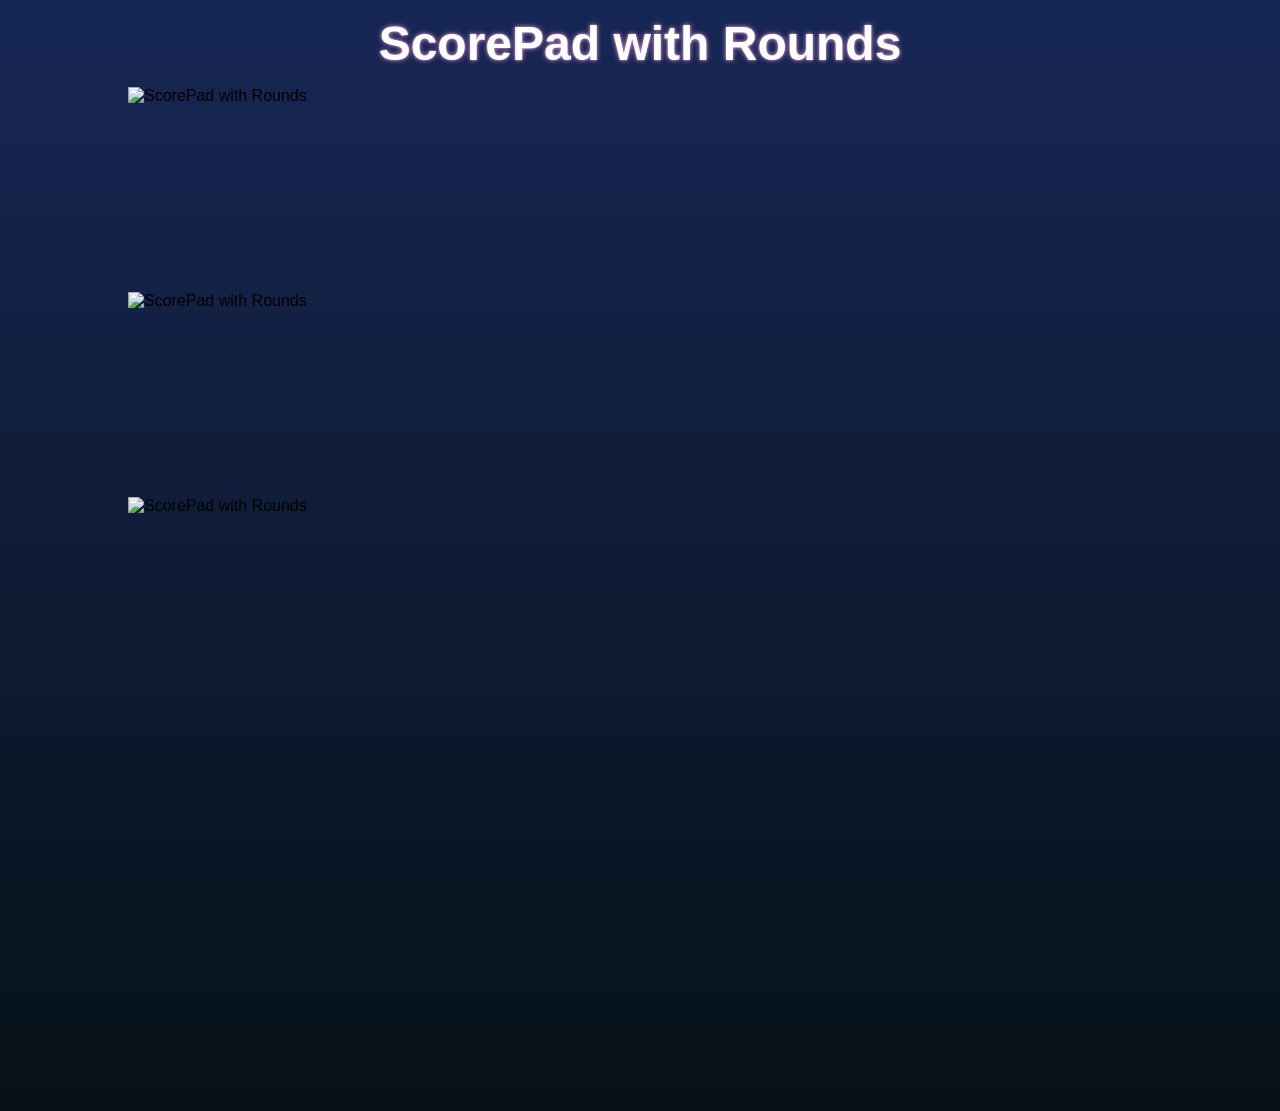
==== index2.html @ 768abf69 "better landing page" ====
<!DOCTYPE html>
<html lang="en">

<head>
    <meta charset="UTF-8">
    <meta name="viewport" content="width=device-width, initial-scale=1.0">
    <title>Landing Page</title>
</head>

<style>
    body {
        margin: 0;
        padding: 0;
        font-family: sans-serif;
        background: linear-gradient(to bottom, #172755, #061117);
        color: #000;
        min-height: 100vh;
        ;
    }

    .container {
        width: 80%;
        max-width: 1024px;
        margin: 0 auto;
    }

    h1 {
        font-size: 3rem;
        text-align: center;
        margin: 0;
        padding: 1rem;
        color: #FFF;
        text-shadow: 0 0 2px rgb(179, 125, 177), 0 0 5px rgb(208, 144, 205);
    }

    .hero-wrapper {
        position: relative;
        overflow: hidden;
        width: 100%;
        max-width: 100%;
        height: 0;
        padding-bottom: 100%;
    }

    img.hero {
        position: absolute;
        width: 100%;
        max-width: 100%;
        height: auto;
        transition: all 3s ease;
        animation: pulse 4s infinite;
    }

    @keyframes pulse {
        0% {
            transform: translateY(0);
        }

        50% {
            transform: translateY(-10px);
        }

        100% {
            transform: translateY(0);
        }
    }

    img.hero:nth-child(1) {
        top: 40%;
        animation-delay: 1s;
    }

    img.hero:nth-child(2) {
        top: 20%;
        animation-delay: .5s;
    }

    img.hero:nth-child(3) {
        top: 0;
    }

    /* Add more nth-child styles for additional images */
</style>

<body>
    <header>
        <h1>ScorePad with Rounds</h1>
    </header>

    <div class="container">
        <div class="hero-wrapper">
            <img src="assets/hero3.png" alt="ScorePad with Rounds" class="hero">
            <img src="assets/hero2.png" alt="ScorePad with Rounds" class="hero">
            <img src="assets/hero1.png" alt="ScorePad with Rounds" class="hero">
        </div>
    </div>


</body>

</html>
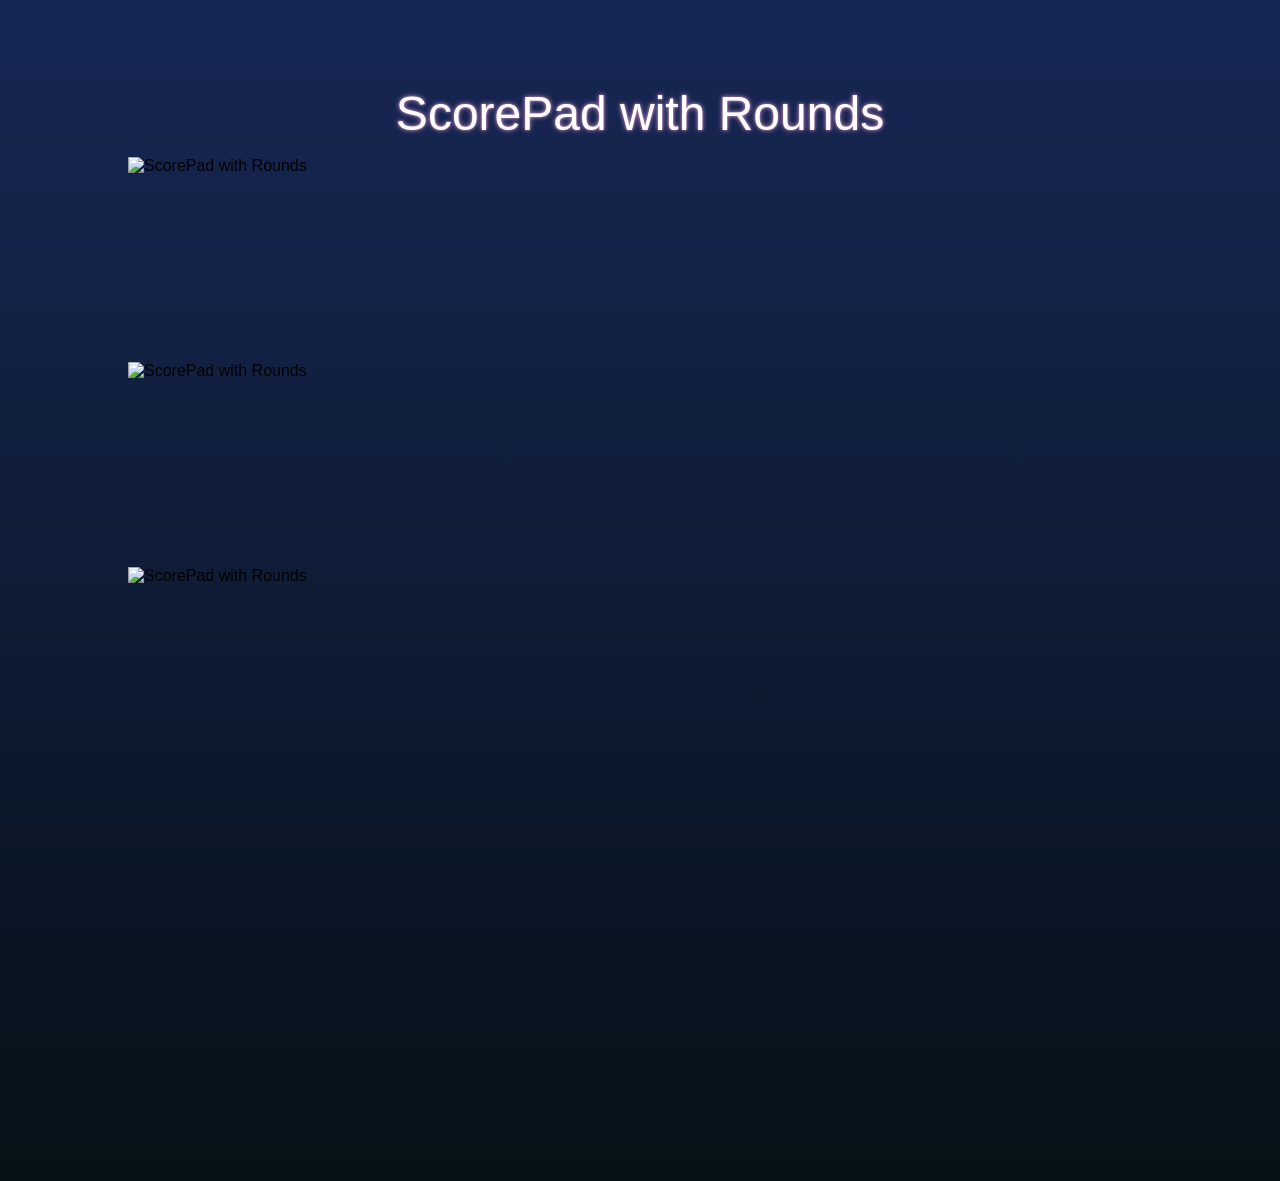
==== commit f8ec8031: "background" ====
--- a/index2.html
+++ b/index2.html
@@ -20,17 +20,10 @@
 
     .container {
         width: 80%;
+        padding-left: 10%;
+        padding-right: 10%;
         max-width: 1024px;
         margin: 0 auto;
-    }
-
-    h1 {
-        font-size: 3rem;
-        text-align: center;
-        margin: 0;
-        padding: 1rem;
-        color: #FFF;
-        text-shadow: 0 0 2px rgb(179, 125, 177), 0 0 5px rgb(208, 144, 205);
     }
 
     .hero-wrapper {
@@ -79,13 +72,60 @@
         top: 0;
     }
 
+
+
+    .app__logo-wrapper {
+        display: inline-block;
+        background-image: url("ios-mask-border-128.svg");
+        background-size: contain;
+        max-width: 50px;
+        max-height: 50px;
+        padding: 10px;
+        margin: 64px;
+        height: 100%;
+        background-repeat: no-repeat;
+        margin: 0 auto;
+    }
+
+    .app__logo {
+        border-radius: 22.5%;
+        mask-image: url("ios-mask.svg");
+        mask-size: cover;
+        width: 100%;
+        height: auto;
+        margin: 0 auto;
+    }
+
+    .app__name {
+        display: block;
+        font-size: 3rem;
+        text-align: center;
+        margin: 0 auto;
+        padding: 1rem;
+        color: #FFF;
+        text-shadow: 0 0 2px rgb(179, 125, 177), 0 0 5px rgb(208, 144, 205);
+    }
+
+    @media (max-width: 768px) {
+        .app__name {
+            font-size: 2rem;
+        }
+    }
+
+
     /* Add more nth-child styles for additional images */
 </style>
 
 <body>
-    <header>
-        <h1>ScorePad with Rounds</h1>
-    </header>
+
+    <div class="container" style="text-align: center;">
+        <div class="app__logo-wrapper"> <img class="app__logo" src="content/image/ad2y3lzbqovi3bwjtsmg.png"
+                alt="ScorePad with Rounds">
+        </div>
+        <div class="app__name">
+            ScorePad with Rounds
+        </div>
+    </div>
 
     <div class="container">
         <div class="hero-wrapper">
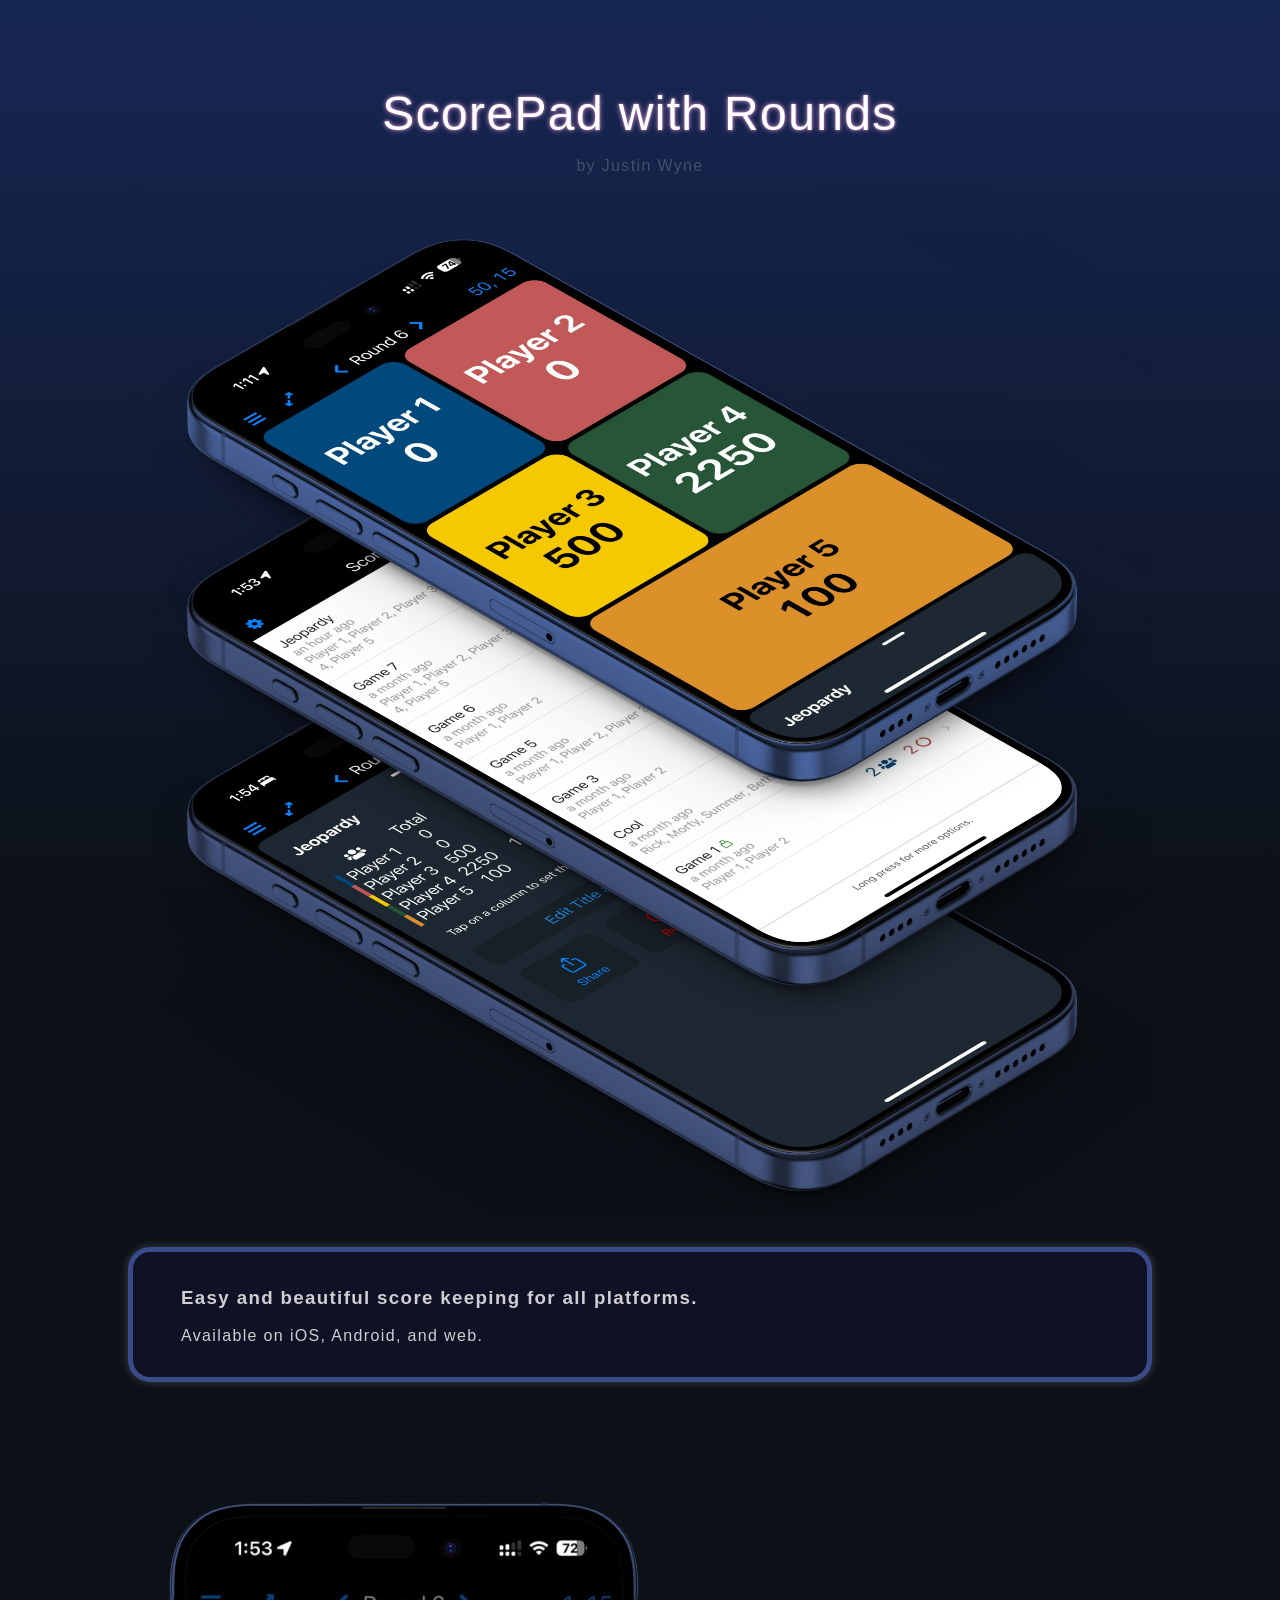
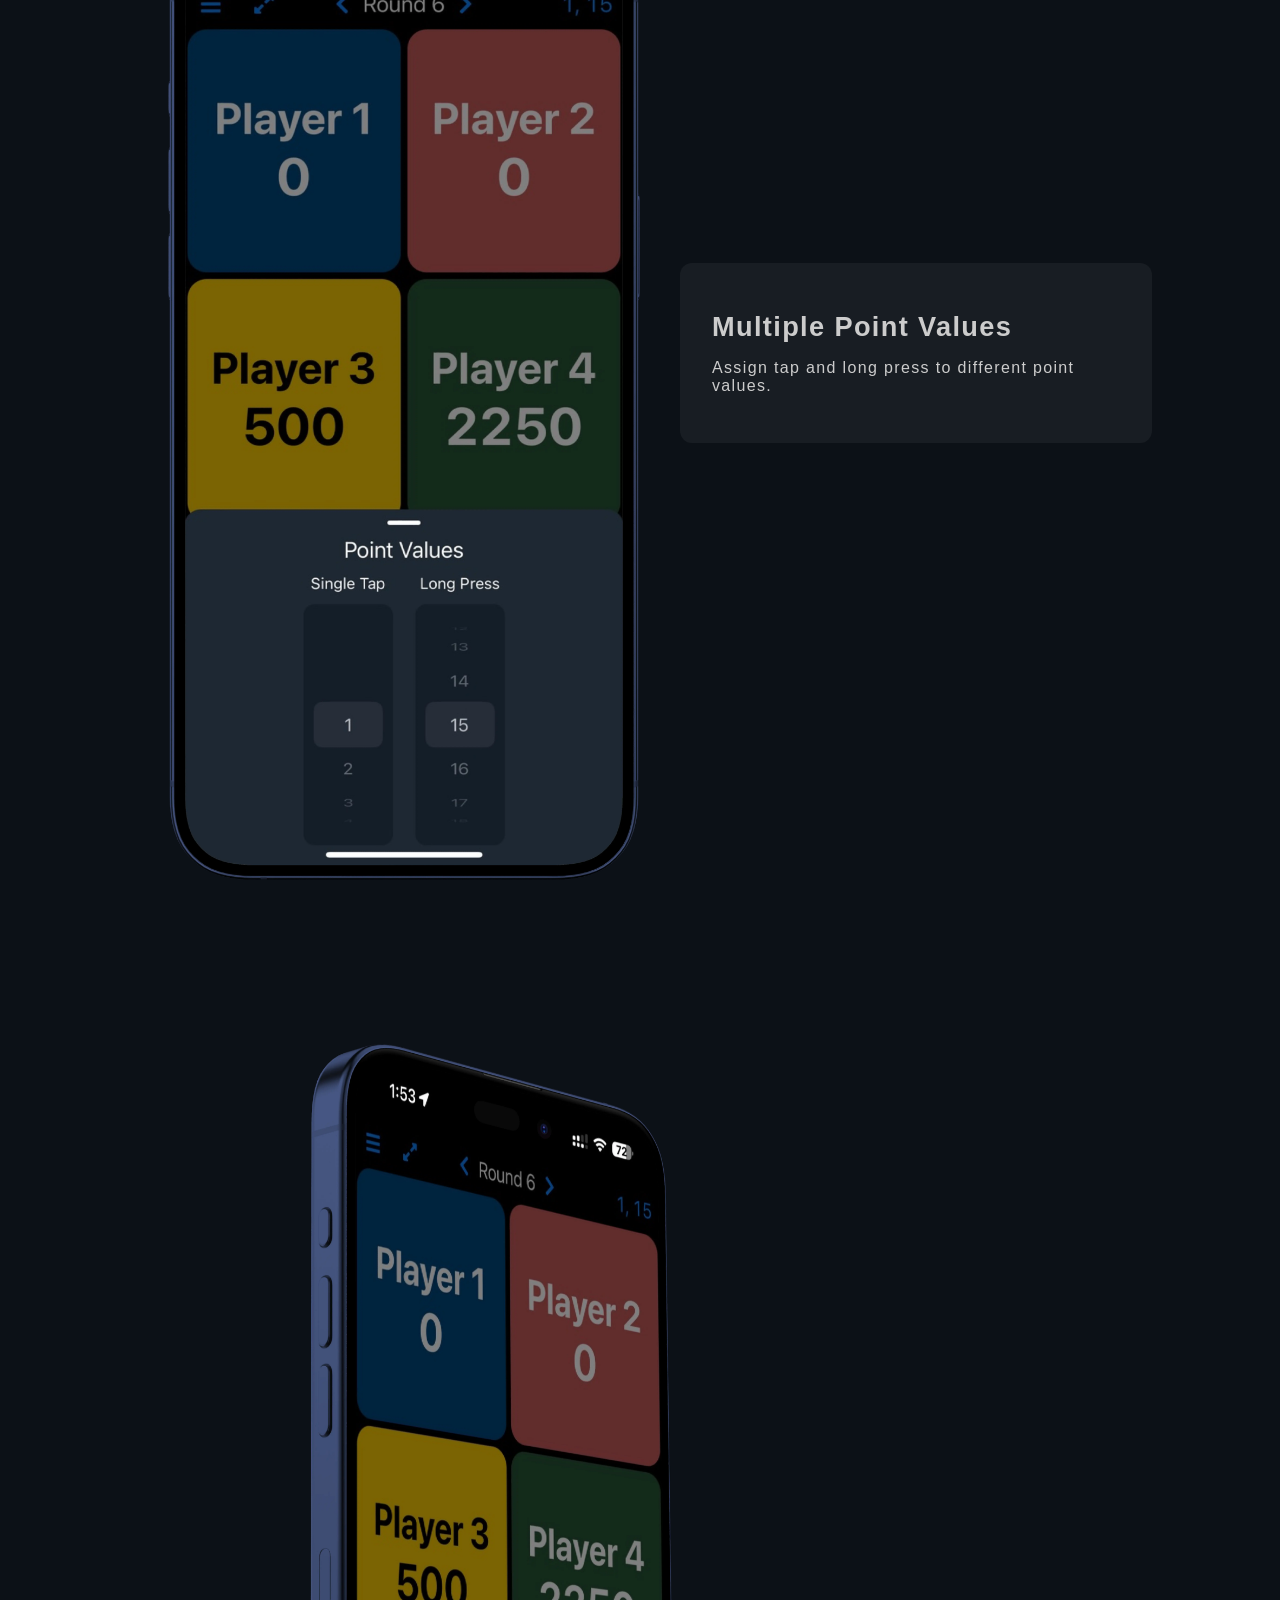
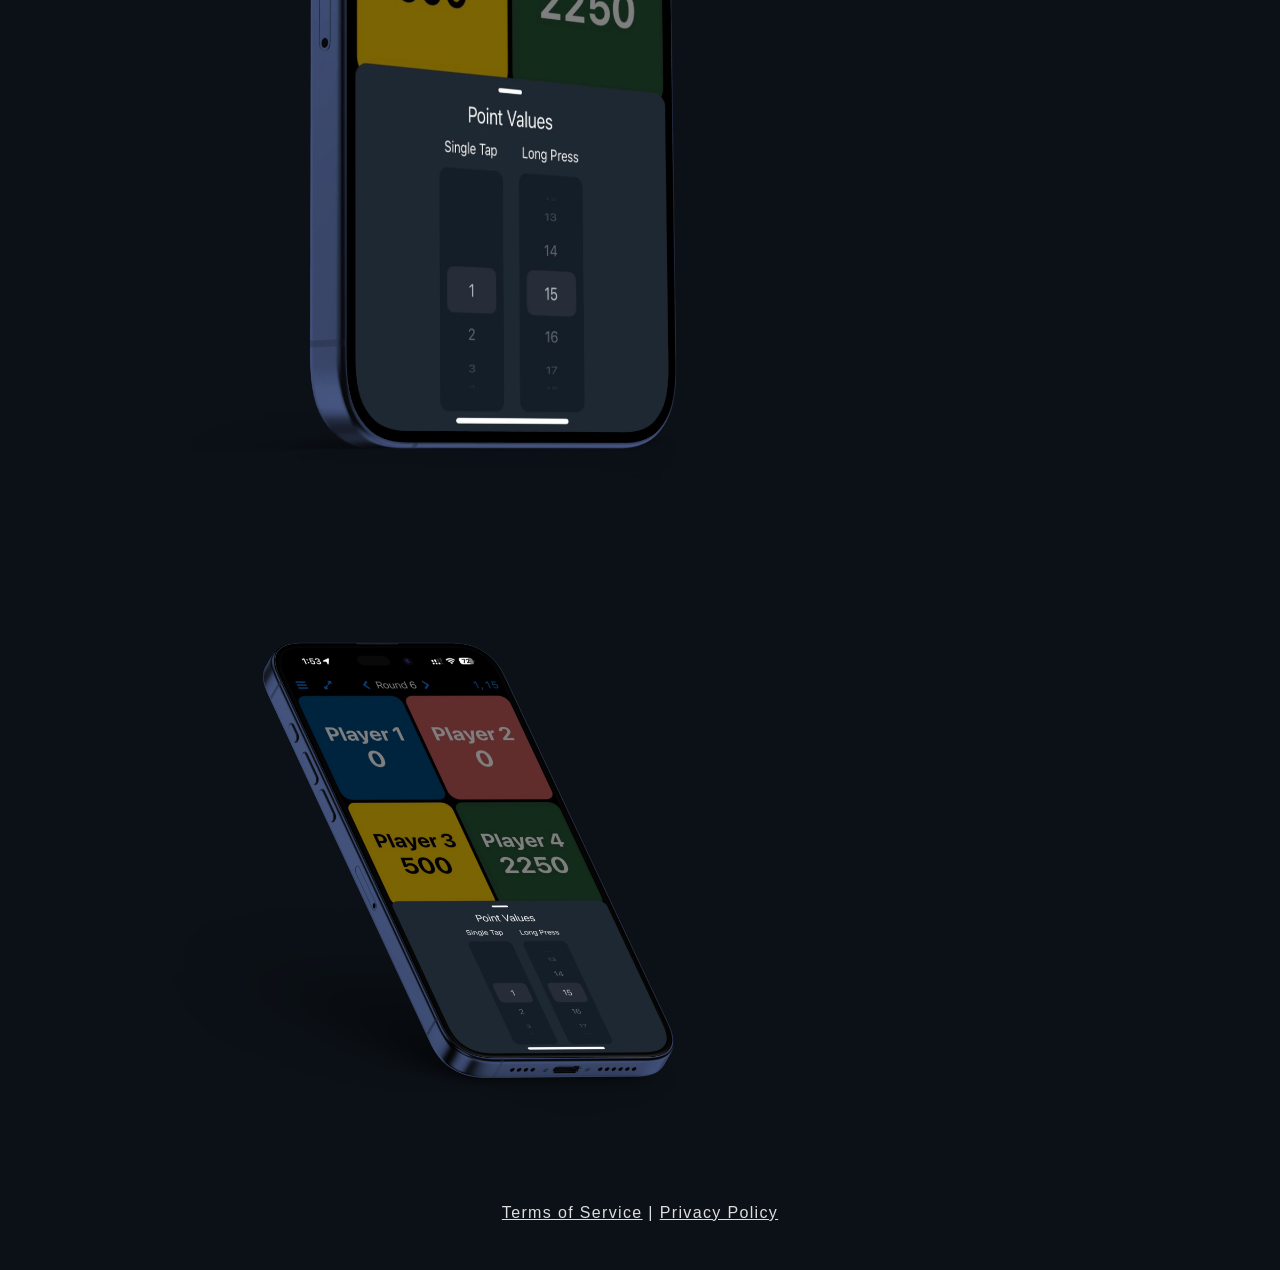
==== commit 4c9255ff: "styles" ====
--- a/index2.html
+++ b/index2.html
@@ -11,11 +11,15 @@
     body {
         margin: 0;
         padding: 0;
+        font-size: 16px;
         font-family: sans-serif;
-        background: linear-gradient(to bottom, #172755, #061117);
-        color: #000;
+        letter-spacing: .15cqb;
+        background: linear-gradient(to bottom, #172755, #0C1117);
+        background-size: 100% 100vh;
+        background-repeat: no-repeat;
+        color: #CCC;
         min-height: 100vh;
-        ;
+        background-color: #0C1117;
     }
 
     .container {
@@ -44,6 +48,49 @@
         animation: pulse 4s infinite;
     }
 
+
+    .edu {
+        position: relative;
+        overflow: hidden;
+        display: grid;
+        grid-template-columns: 1fr 1fr;
+        width: 100%;
+        max-width: 100%;
+        padding: 20px;
+    }
+
+    .edu-left {
+        padding: 20px;
+    }
+
+    .edu-right {
+        padding: 20px;
+        display: flex;
+        flex-direction: column;
+        justify-content: center;
+    }
+
+    .edu-info {
+        background: hsla(0, 0%, 100%, .05);
+        border-radius: 12px;
+        float: right;
+        padding: 2rem;
+    }
+
+    .edu-info h2 {
+        font-size: 1.7rem;
+        margin-top: 1rem;
+        margin-bottom: 1rem;
+    }
+
+    .edu img {
+        margin-top: 5rem;
+        position: relative;
+        width: 100%;
+        max-width: 100%;
+        height: auto;
+    }
+
     @keyframes pulse {
         0% {
             transform: translateY(0);
@@ -71,8 +118,6 @@
     img.hero:nth-child(3) {
         top: 0;
     }
-
-
 
     .app__logo-wrapper {
         display: inline-block;
@@ -106,12 +151,51 @@
         text-shadow: 0 0 2px rgb(179, 125, 177), 0 0 5px rgb(208, 144, 205);
     }
 
+    .author {
+        display: block;
+        font-size: 1rem;
+        text-align: center;
+        margin: 0 auto;
+        padding-bottom: 1rem;
+        color: rgba(255, 255, 255, 0.2);
+    }
+
+    .app__description {
+        display: block;
+        font-size: 1rem;
+        margin: 0 auto;
+        margin-top: 2rem;
+        color: rgba(255, 255, 255, .8);
+        border: 5px solid rgba(79, 100, 181, 0.7);
+        border-radius: 22px;
+        padding: 1rem;
+        padding-left: 3rem;
+        padding-right: 3rem;
+        box-shadow: 0 0 10px rgba(255, 255, 255, 0.2);
+        background-color: rgba(17, 19, 44, 0.659);
+    }
+
     @media (max-width: 768px) {
         .app__name {
             font-size: 2rem;
         }
     }
 
+    footer {
+        text-align: center;
+        color: #DDD;
+        padding: 3rem;
+    }
+
+    a {
+        color: #DDD;
+        transition: color 0.3s ease-in-out;
+    }
+
+    a:hover {
+        color: #FFF;
+    }
+
 
     /* Add more nth-child styles for additional images */
 </style>
@@ -125,16 +209,55 @@
         <div class="app__name">
             ScorePad with Rounds
         </div>
+        <div class="author">
+            by Justin Wyne
+        </div>
     </div>
 
     <div class="container">
         <div class="hero-wrapper">
-            <img src="assets/hero3.png" alt="ScorePad with Rounds" class="hero">
-            <img src="assets/hero2.png" alt="ScorePad with Rounds" class="hero">
-            <img src="assets/hero1.png" alt="ScorePad with Rounds" class="hero">
+            <img src="assets/hero3.webp" alt="ScorePad with Rounds" class="hero">
+            <img src="assets/hero2.webp" alt="ScorePad with Rounds" class="hero">
+            <img src="assets/hero1.webp" alt="ScorePad with Rounds" class="hero">
         </div>
     </div>
 
+    <div class="container">
+        <div class="app__description">
+            <h3>
+                Easy and beautiful score keeping for all platforms.
+            </h3>
+            <p>
+                Available on iOS, Android, and web.
+            </p>
+        </div>
+
+
+        <div class="edu">
+            <div class="edu-left">
+                <img src="assets/addends.webp" alt="ScorePad with Rounds">
+            </div>
+            <div class="edu-right">
+                <div class="edu-info">
+                    <h2>Multiple Point Values</h2>
+                    <p>Assign tap and long press to different point values.</p>
+                </div>
+            </div>
+        </div>
+
+        <div class="edu">
+            <img src="assets/edu2.webp" alt="ScorePad with Rounds" class="edu">
+        </div>
+
+        <div class="edu">
+            <img src="assets/edu1.webp" alt="ScorePad with Rounds" class="edu">
+        </div>
+    </div>
+
+    <footer>
+        <a href="#">Terms of Service</a> |
+        <a href="#">Privacy Policy</a>
+    </footer>
 
 </body>
 
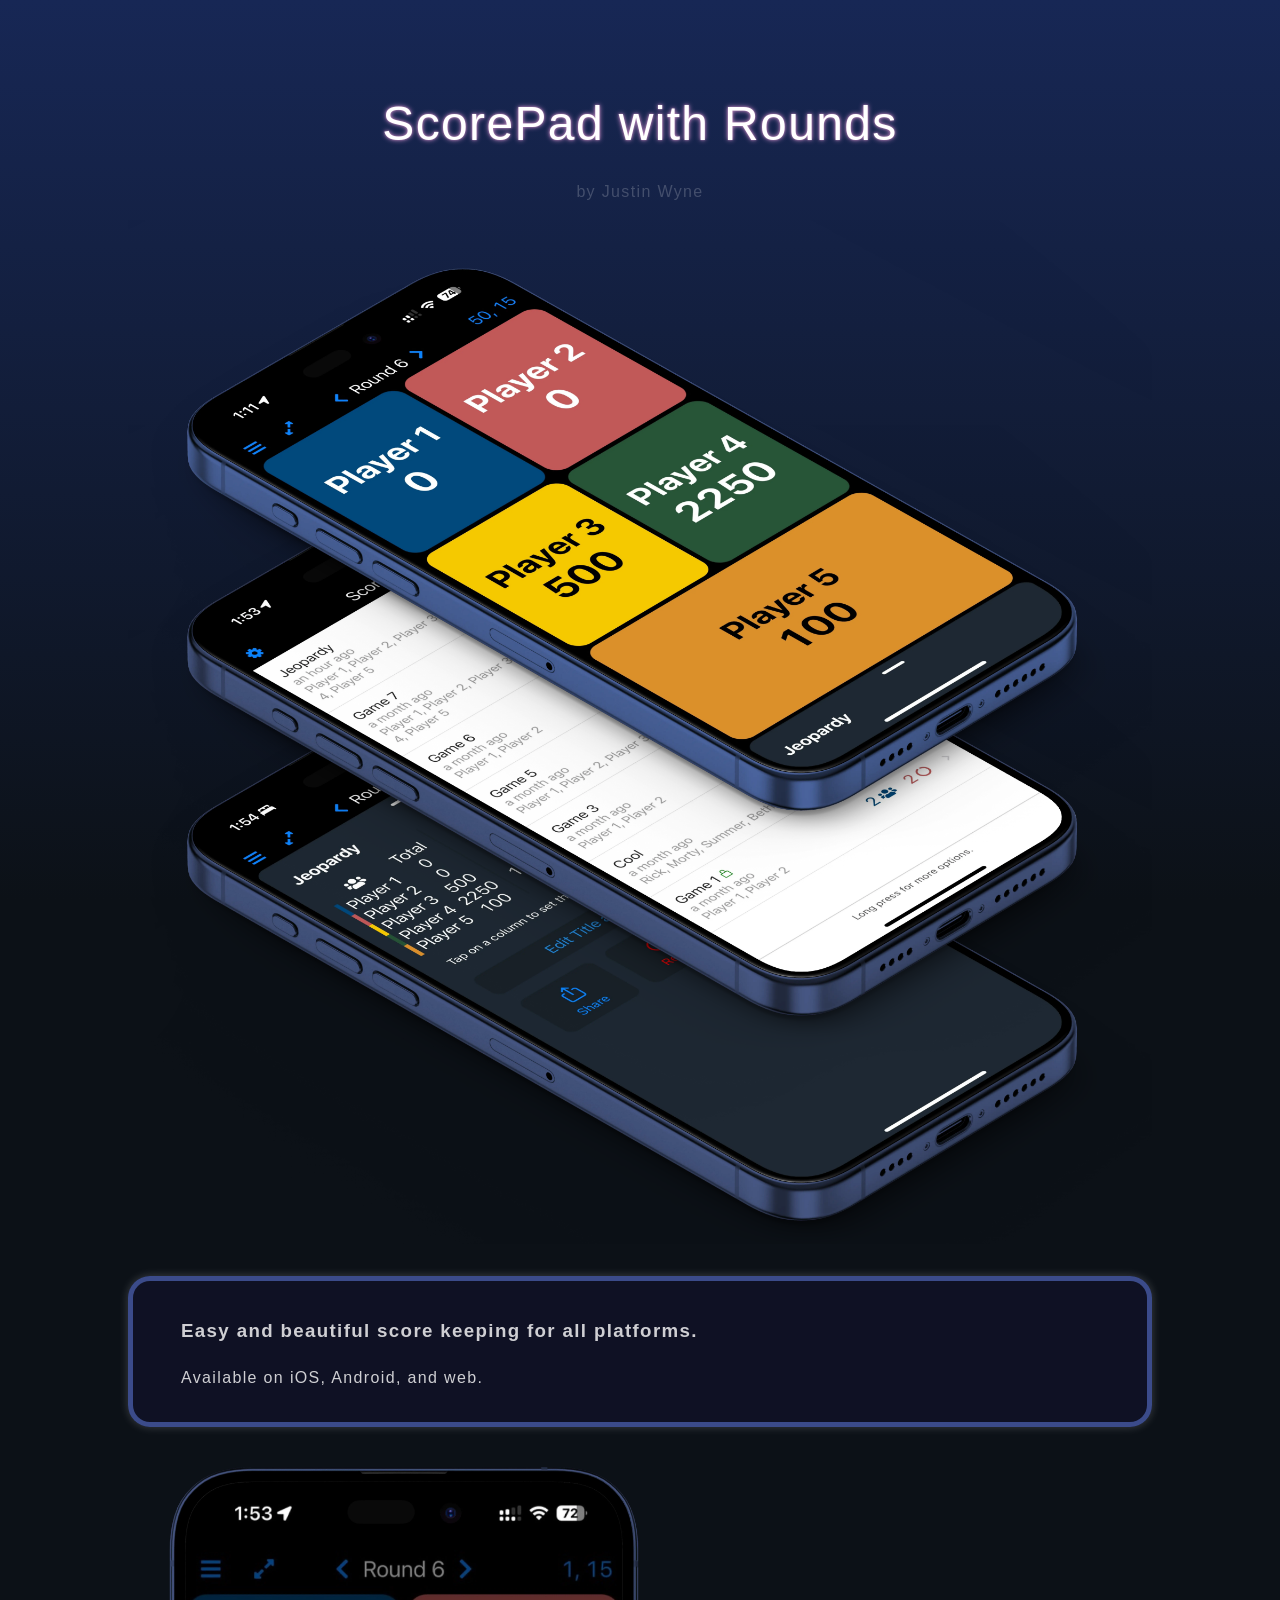
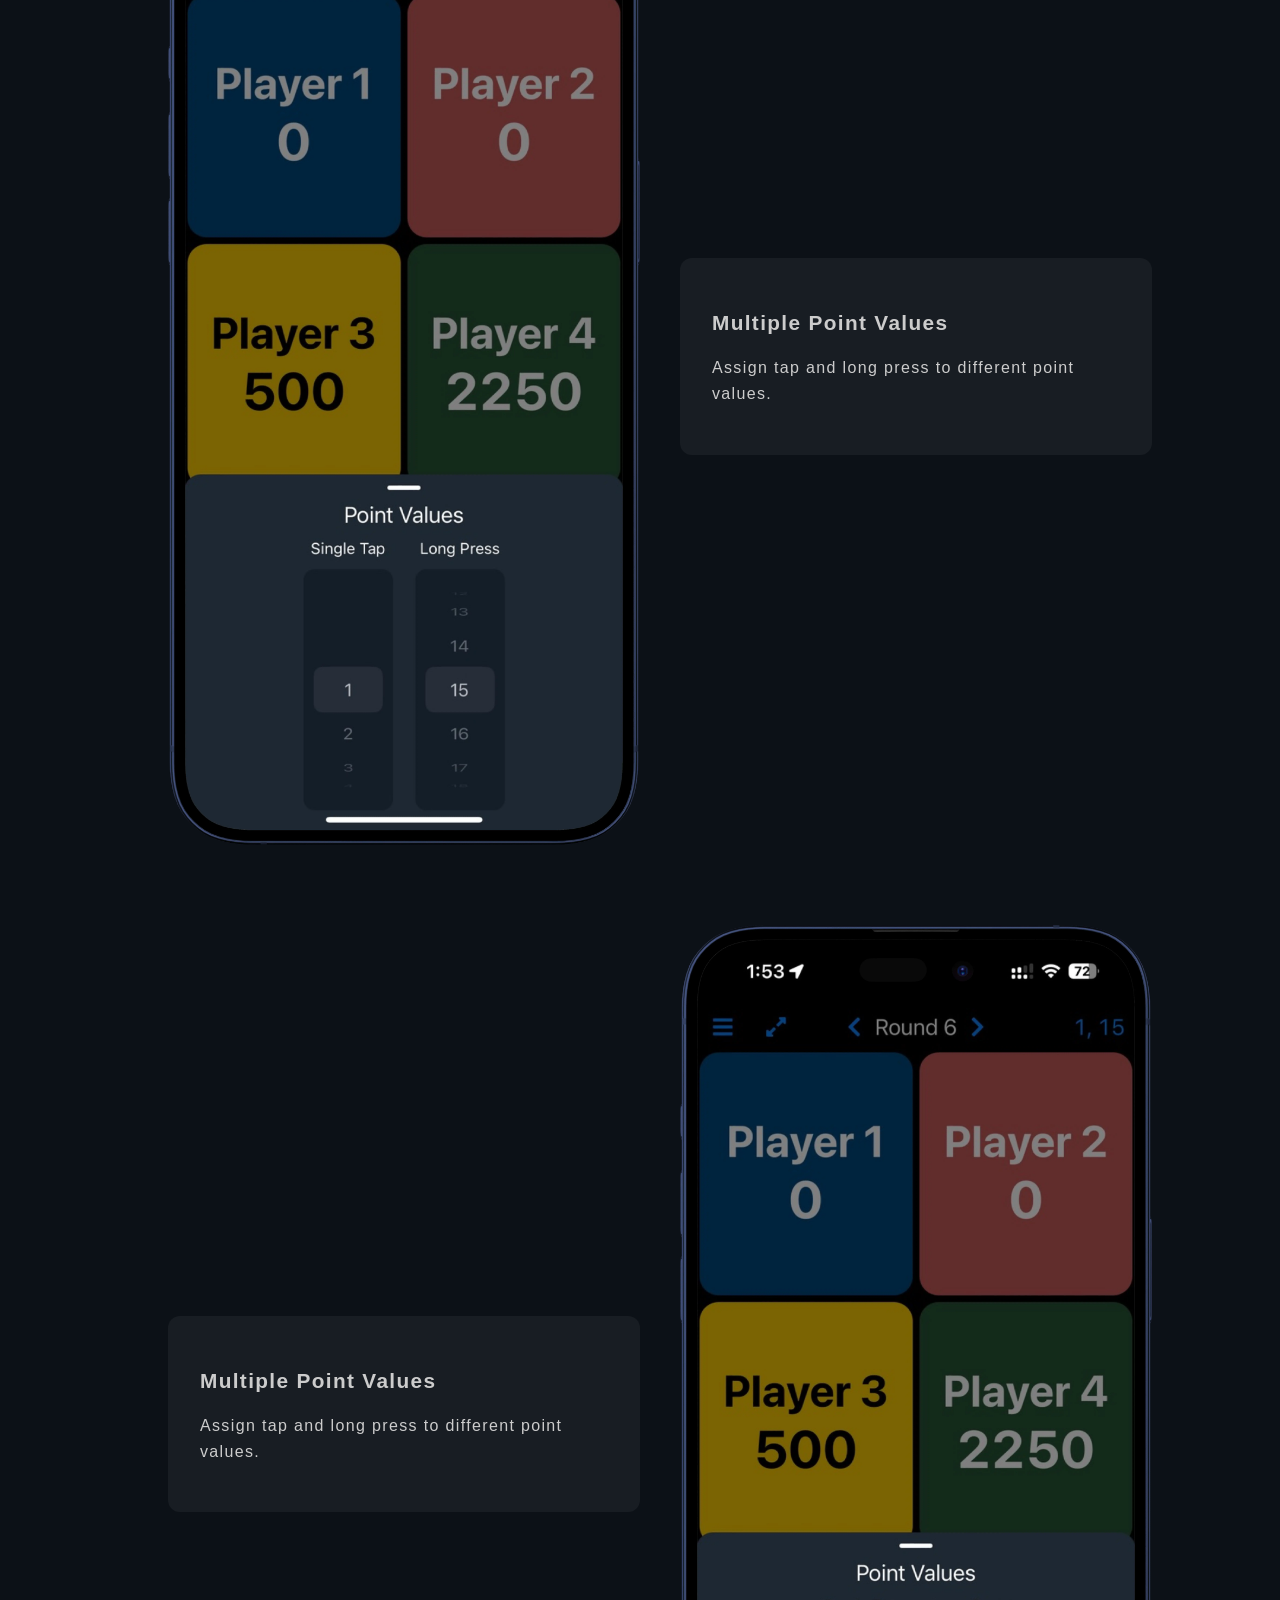
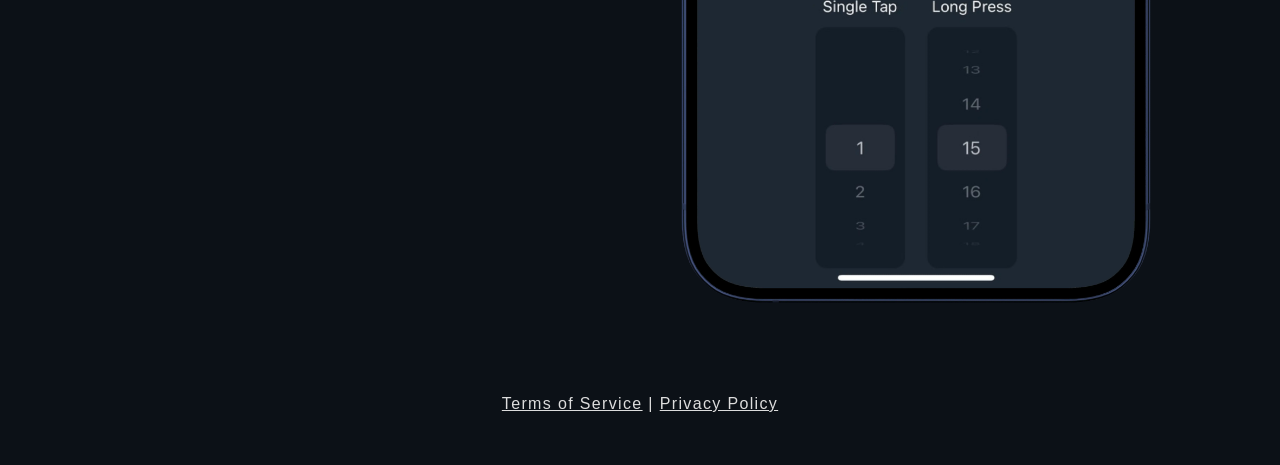
==== commit 75f601b4: "styles" ====
--- a/index2.html
+++ b/index2.html
@@ -8,12 +8,14 @@
 </head>
 
 <style>
+    html,
     body {
         margin: 0;
         padding: 0;
         font-size: 16px;
         font-family: sans-serif;
         letter-spacing: .15cqb;
+        line-height: 1.6;
         background: linear-gradient(to bottom, #172755, #0C1117);
         background-size: 100% 100vh;
         background-repeat: no-repeat;
@@ -22,6 +24,18 @@
         background-color: #0C1117;
     }
 
+    @media (max-width: 768px) {
+        html {
+            font-size: 14px;
+        }
+    }
+
+    @media (max-width: 480px) {
+        html {
+            font-size: 10px;
+        }
+    }
+
     .container {
         width: 80%;
         padding-left: 10%;
@@ -59,10 +73,7 @@
         padding: 20px;
     }
 
-    .edu-left {
-        padding: 20px;
-    }
-
+    .edu-left,
     .edu-right {
         padding: 20px;
         display: flex;
@@ -78,13 +89,12 @@
     }
 
     .edu-info h2 {
-        font-size: 1.7rem;
+        font-size: 1.3rem;
         margin-top: 1rem;
         margin-bottom: 1rem;
     }
 
     .edu img {
-        margin-top: 5rem;
         position: relative;
         width: 100%;
         max-width: 100%;
@@ -232,7 +242,6 @@
             </p>
         </div>
 
-
         <div class="edu">
             <div class="edu-left">
                 <img src="assets/addends.webp" alt="ScorePad with Rounds">
@@ -246,18 +255,23 @@
         </div>
 
         <div class="edu">
-            <img src="assets/edu2.webp" alt="ScorePad with Rounds" class="edu">
-        </div>
-
-        <div class="edu">
-            <img src="assets/edu1.webp" alt="ScorePad with Rounds" class="edu">
-        </div>
-    </div>
-
-    <footer>
-        <a href="#">Terms of Service</a> |
-        <a href="#">Privacy Policy</a>
-    </footer>
+            <div class="edu-left">
+                <div class="edu-info">
+                    <h2>Multiple Point Values</h2>
+                    <p>Assign tap and long press to different point values.</p>
+                </div>
+            </div>
+            <div class="edu-right">
+                <img src="assets/addends.webp" alt="ScorePad with Rounds">
+                </img>
+            </div>
+
+        </div>
+
+        <footer>
+            <a href="#">Terms of Service</a> |
+            <a href="#">Privacy Policy</a>
+        </footer>
 
 </body>
 
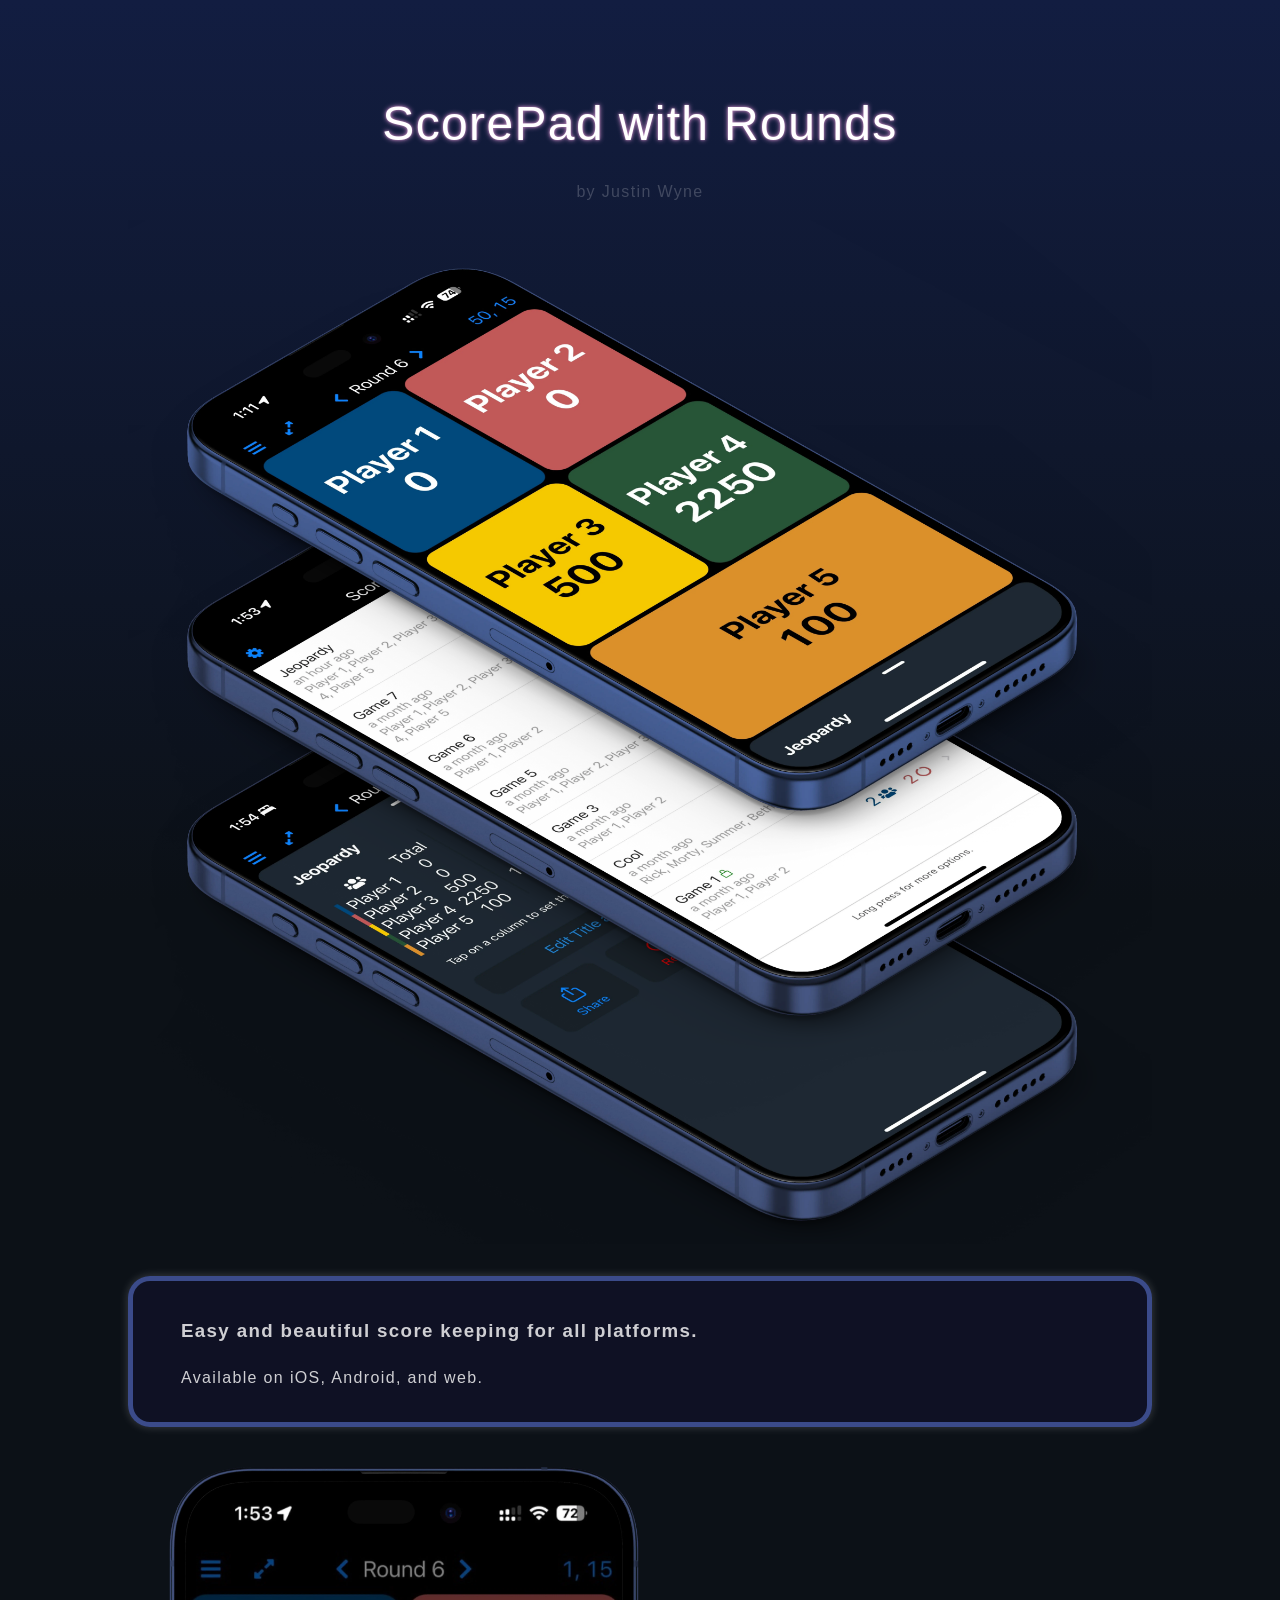
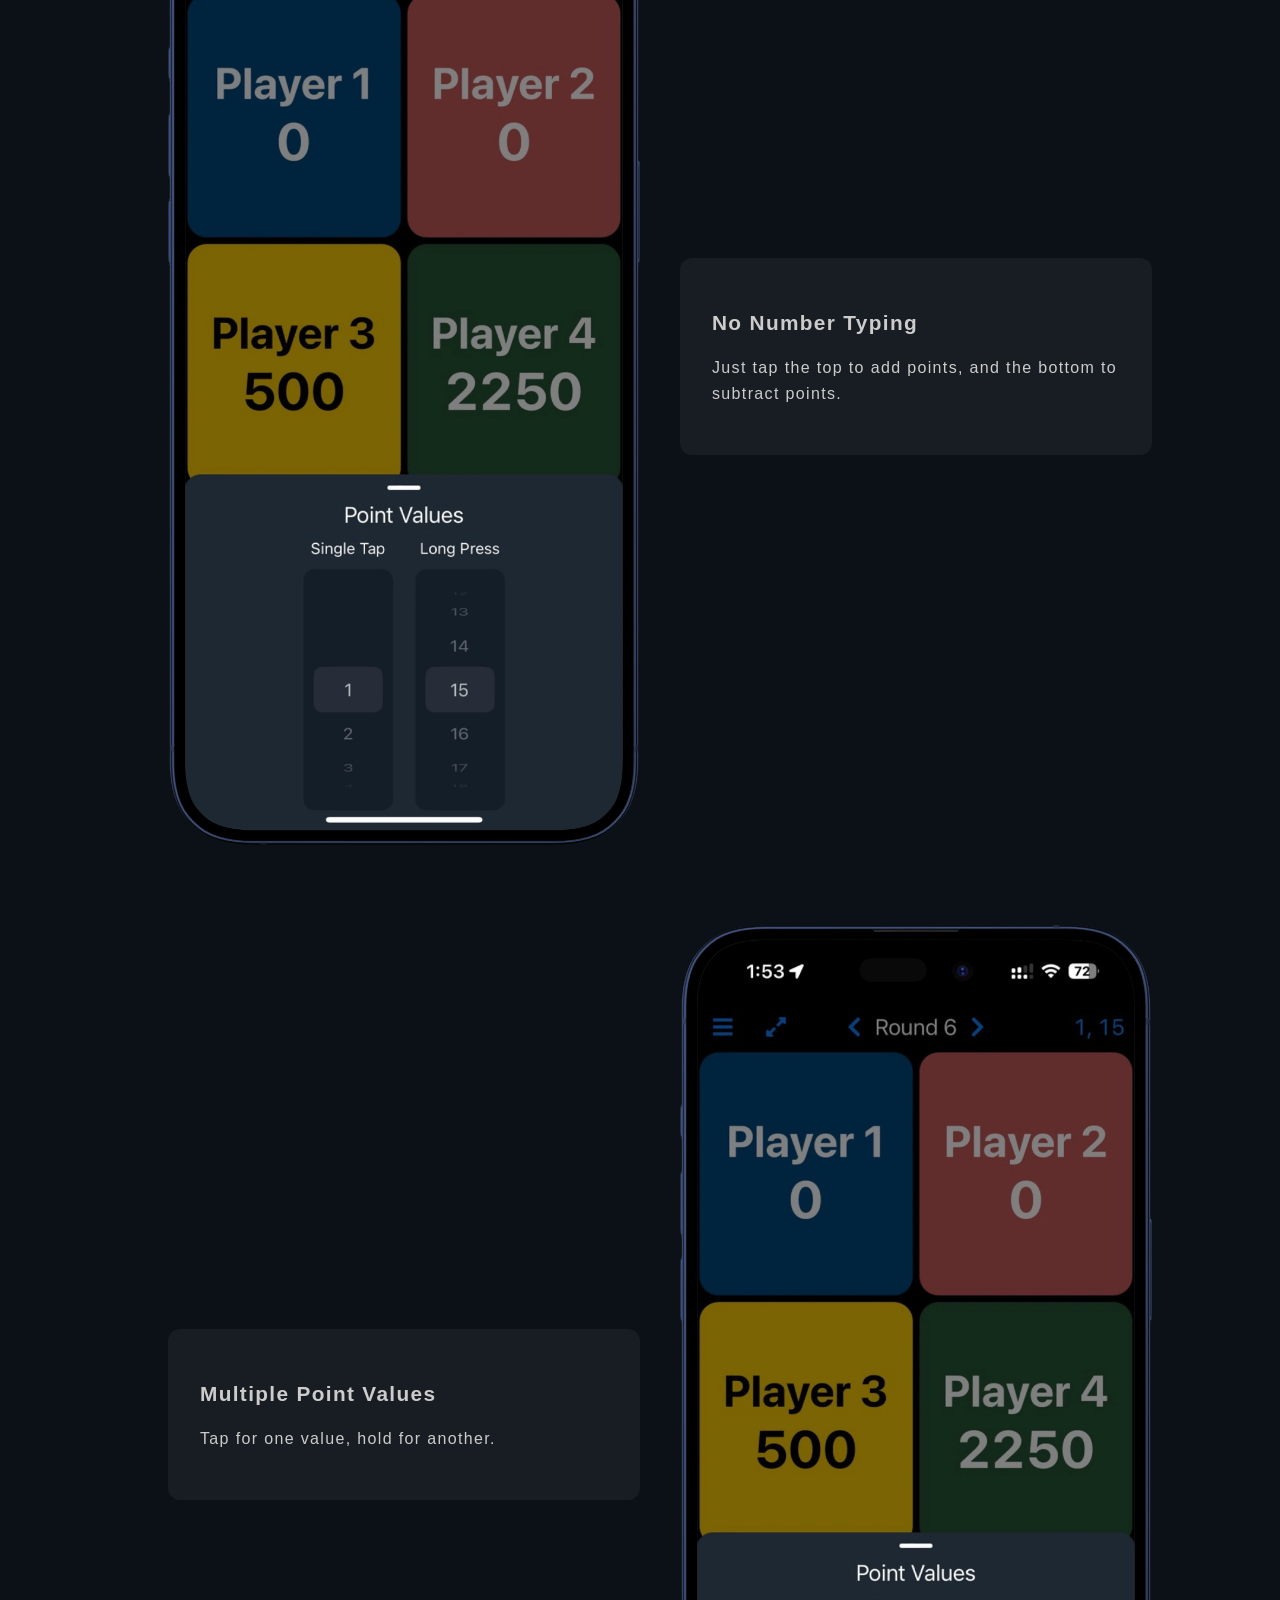
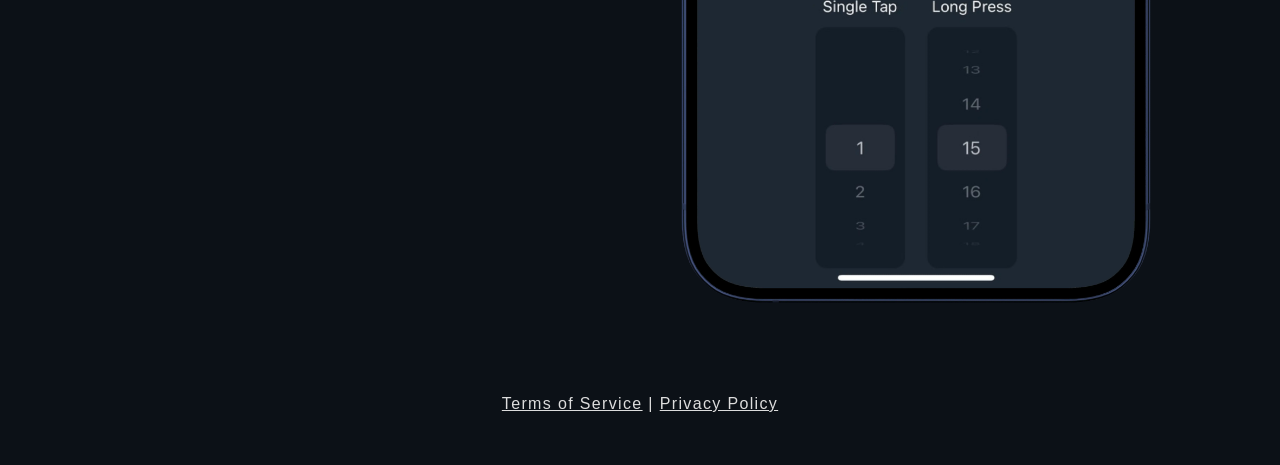
==== commit 363387c4: "animation timing" ====
--- a/index2.html
+++ b/index2.html
@@ -16,7 +16,7 @@
         font-family: sans-serif;
         letter-spacing: .15cqb;
         line-height: 1.6;
-        background: linear-gradient(to bottom, #172755, #0C1117);
+        background: linear-gradient(to bottom, #121d41, #0C1117);
         background-size: 100% 100vh;
         background-repeat: no-repeat;
         color: #CCC;
@@ -58,10 +58,22 @@
         width: 100%;
         max-width: 100%;
         height: auto;
-        transition: all 3s ease;
-        animation: pulse 4s infinite;
-    }
-
+        animation: pulse 6s infinite ease-in-out;
+    }
+
+    @keyframes pulse {
+        0% {
+            transform: translateY(0);
+        }
+
+        50% {
+            transform: translateY(-10px);
+        }
+
+        100% {
+            transform: translateY(0);
+        }
+    }
 
     .edu {
         position: relative;
@@ -99,20 +111,6 @@
         width: 100%;
         max-width: 100%;
         height: auto;
-    }
-
-    @keyframes pulse {
-        0% {
-            transform: translateY(0);
-        }
-
-        50% {
-            transform: translateY(-10px);
-        }
-
-        100% {
-            transform: translateY(0);
-        }
     }
 
     img.hero:nth-child(1) {
@@ -248,8 +246,8 @@
             </div>
             <div class="edu-right">
                 <div class="edu-info">
-                    <h2>Multiple Point Values</h2>
-                    <p>Assign tap and long press to different point values.</p>
+                    <h2>No Number Typing</h2>
+                    <p>Just tap the top to add points, and the bottom to subtract points.</p>
                 </div>
             </div>
         </div>
@@ -258,7 +256,7 @@
             <div class="edu-left">
                 <div class="edu-info">
                     <h2>Multiple Point Values</h2>
-                    <p>Assign tap and long press to different point values.</p>
+                    <p>Tap for one value, hold for another.</p>
                 </div>
             </div>
             <div class="edu-right">
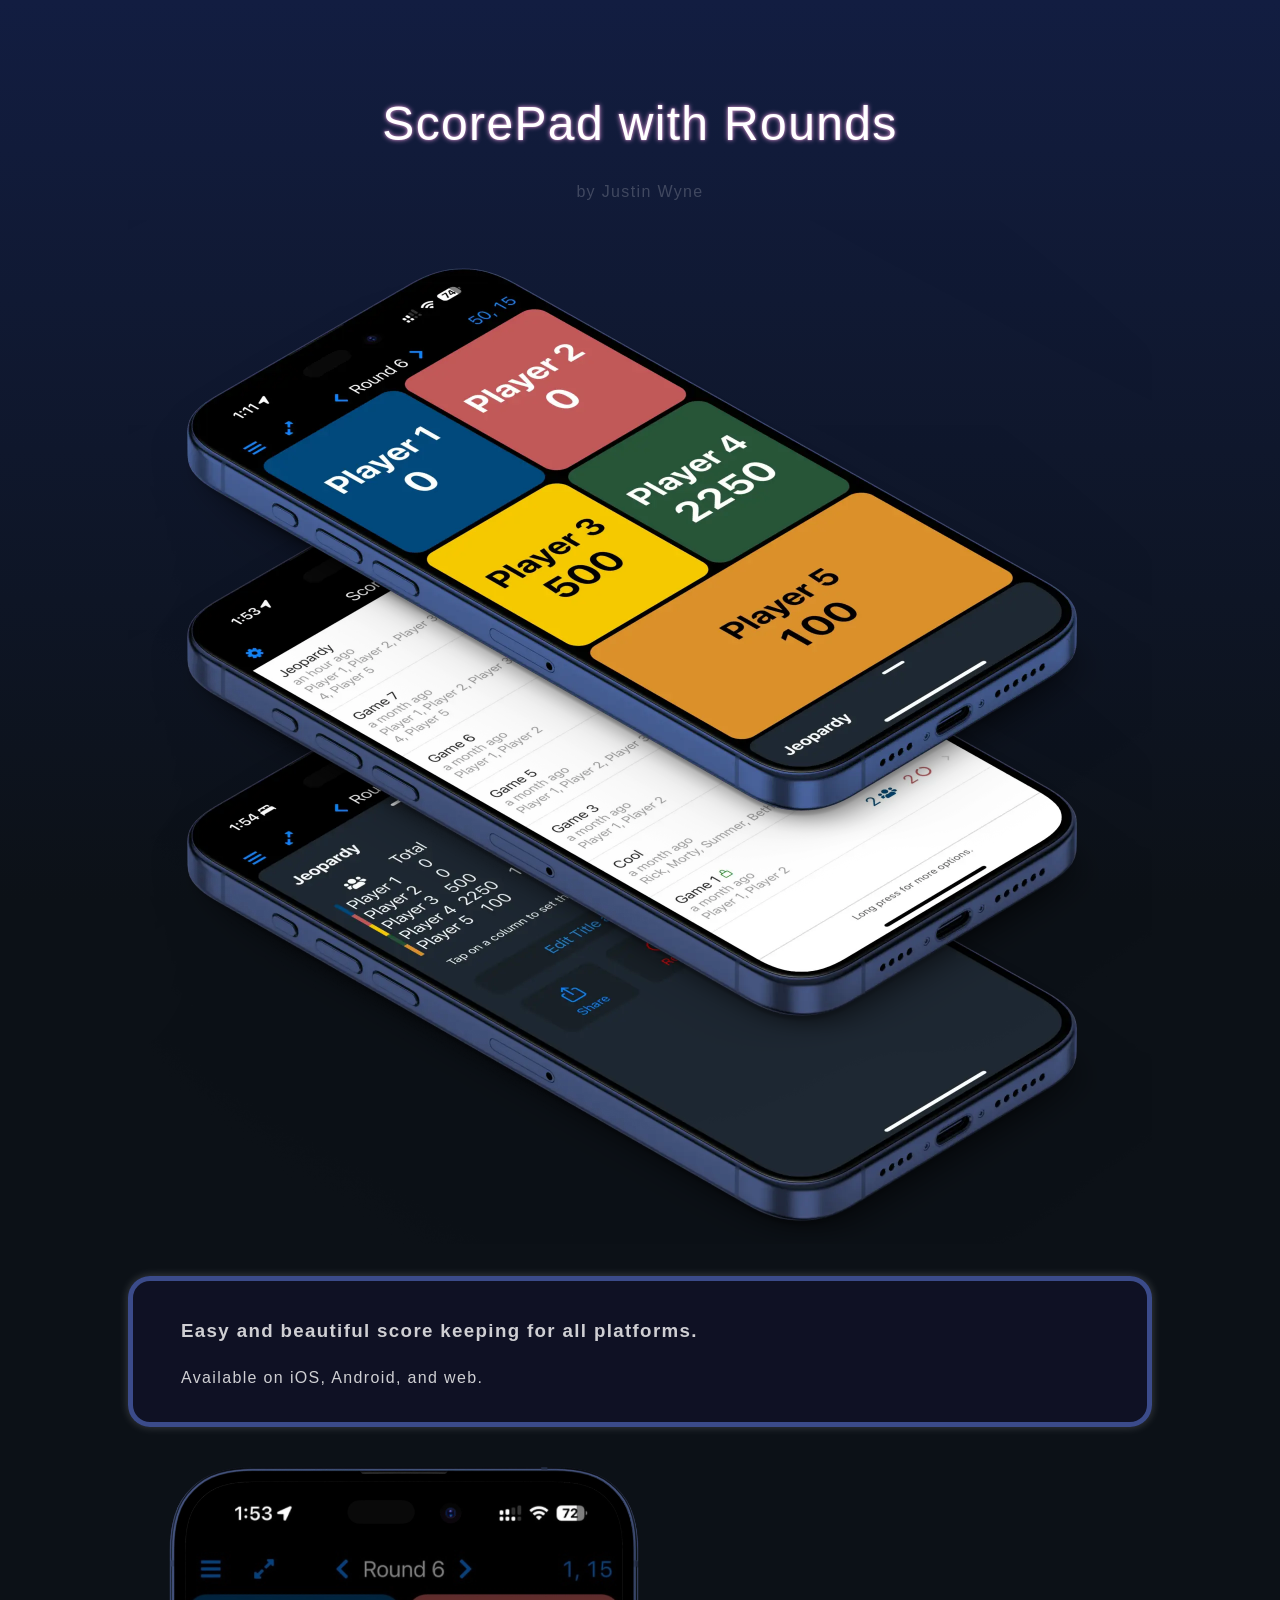
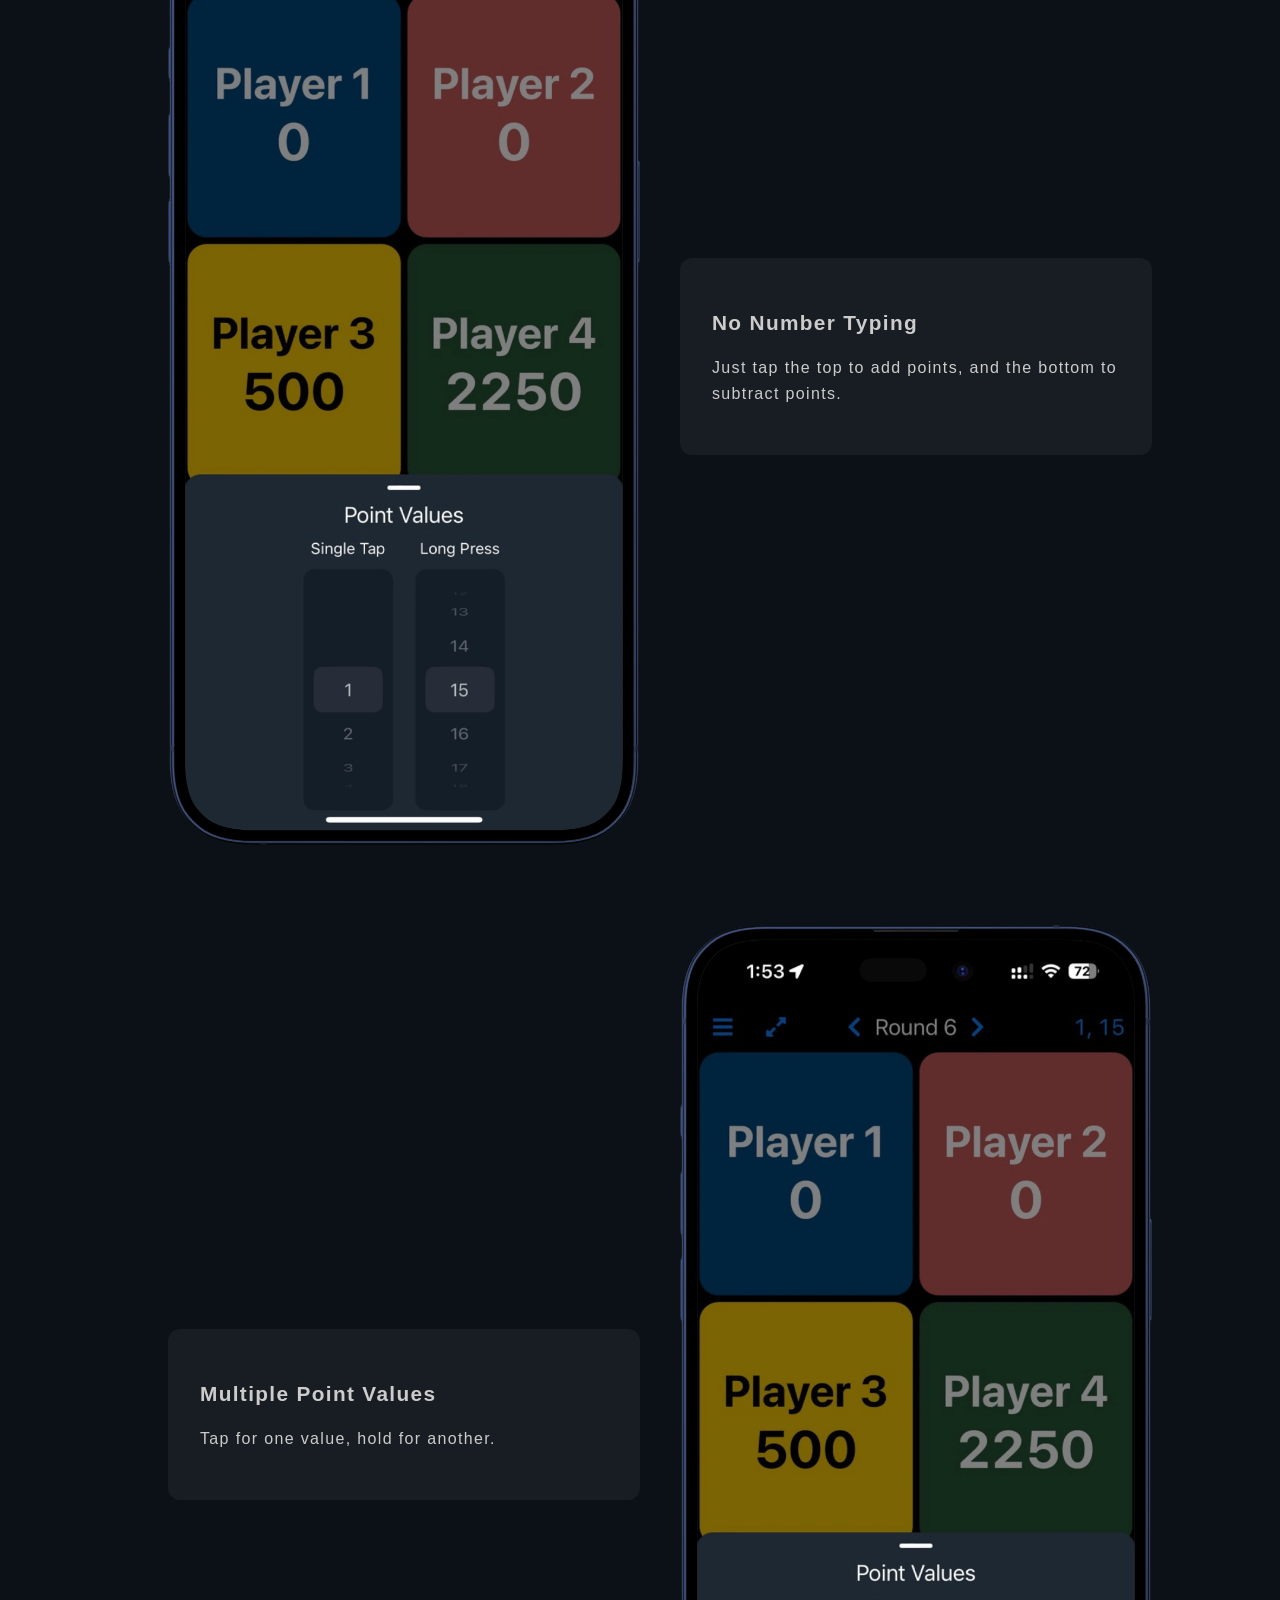
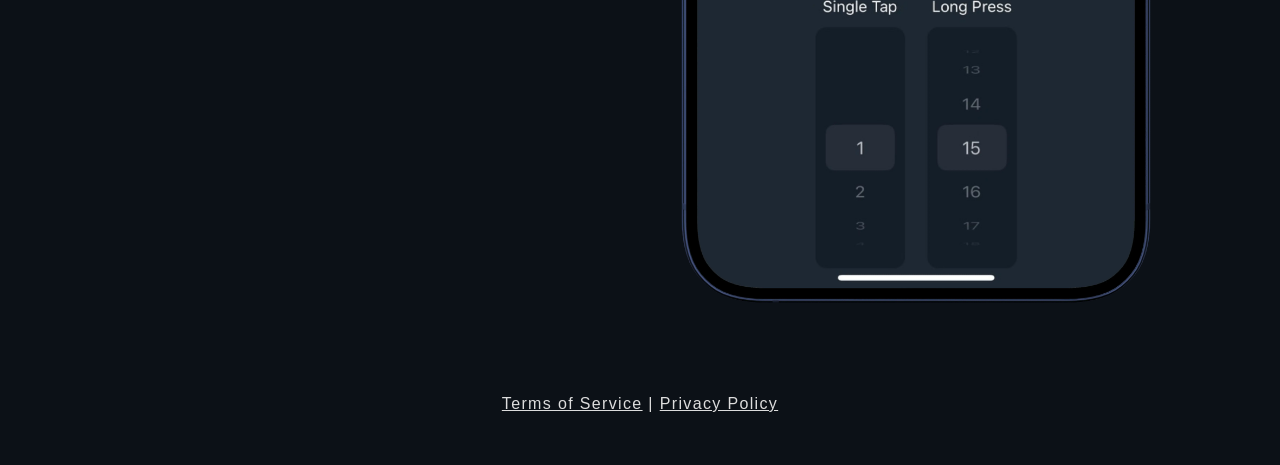
==== commit 9473edda: "small webp images" ====
--- a/index2.html
+++ b/index2.html
@@ -5,6 +5,9 @@
     <meta charset="UTF-8">
     <meta name="viewport" content="width=device-width, initial-scale=1.0">
     <title>Landing Page</title>
+    <link rel="preload" href="assets/hero1-small.webp" as="image">
+    <link rel="preload" href="assets/hero2-small.webp" as="image">
+    <link rel="preload" href="assets/hero3-small.webp" as="image">
 </head>
 
 <style>
@@ -58,20 +61,21 @@
         width: 100%;
         max-width: 100%;
         height: auto;
-        animation: pulse 6s infinite ease-in-out;
+        animation: pulse 6s 10 ease-in-out;
+        will-change: transform;
     }
 
     @keyframes pulse {
         0% {
-            transform: translateY(0);
+            transform: translate3d(0, 0, 0);
         }
 
         50% {
-            transform: translateY(-10px);
+            transform: translate3d(0, -10px, 0);
         }
 
         100% {
-            transform: translateY(0);
+            transform: translate3d(0, 0, 0);
         }
     }
 
@@ -224,9 +228,9 @@
 
     <div class="container">
         <div class="hero-wrapper">
-            <img src="assets/hero3.webp" alt="ScorePad with Rounds" class="hero">
-            <img src="assets/hero2.webp" alt="ScorePad with Rounds" class="hero">
-            <img src="assets/hero1.webp" alt="ScorePad with Rounds" class="hero">
+            <img src="assets/hero3-small.webp" alt="ScorePad with Rounds" class="hero">
+            <img src="assets/hero2-small.webp" alt="ScorePad with Rounds" class="hero">
+            <img src="assets/hero1-small.webp" alt="ScorePad with Rounds" class="hero">
         </div>
     </div>
 
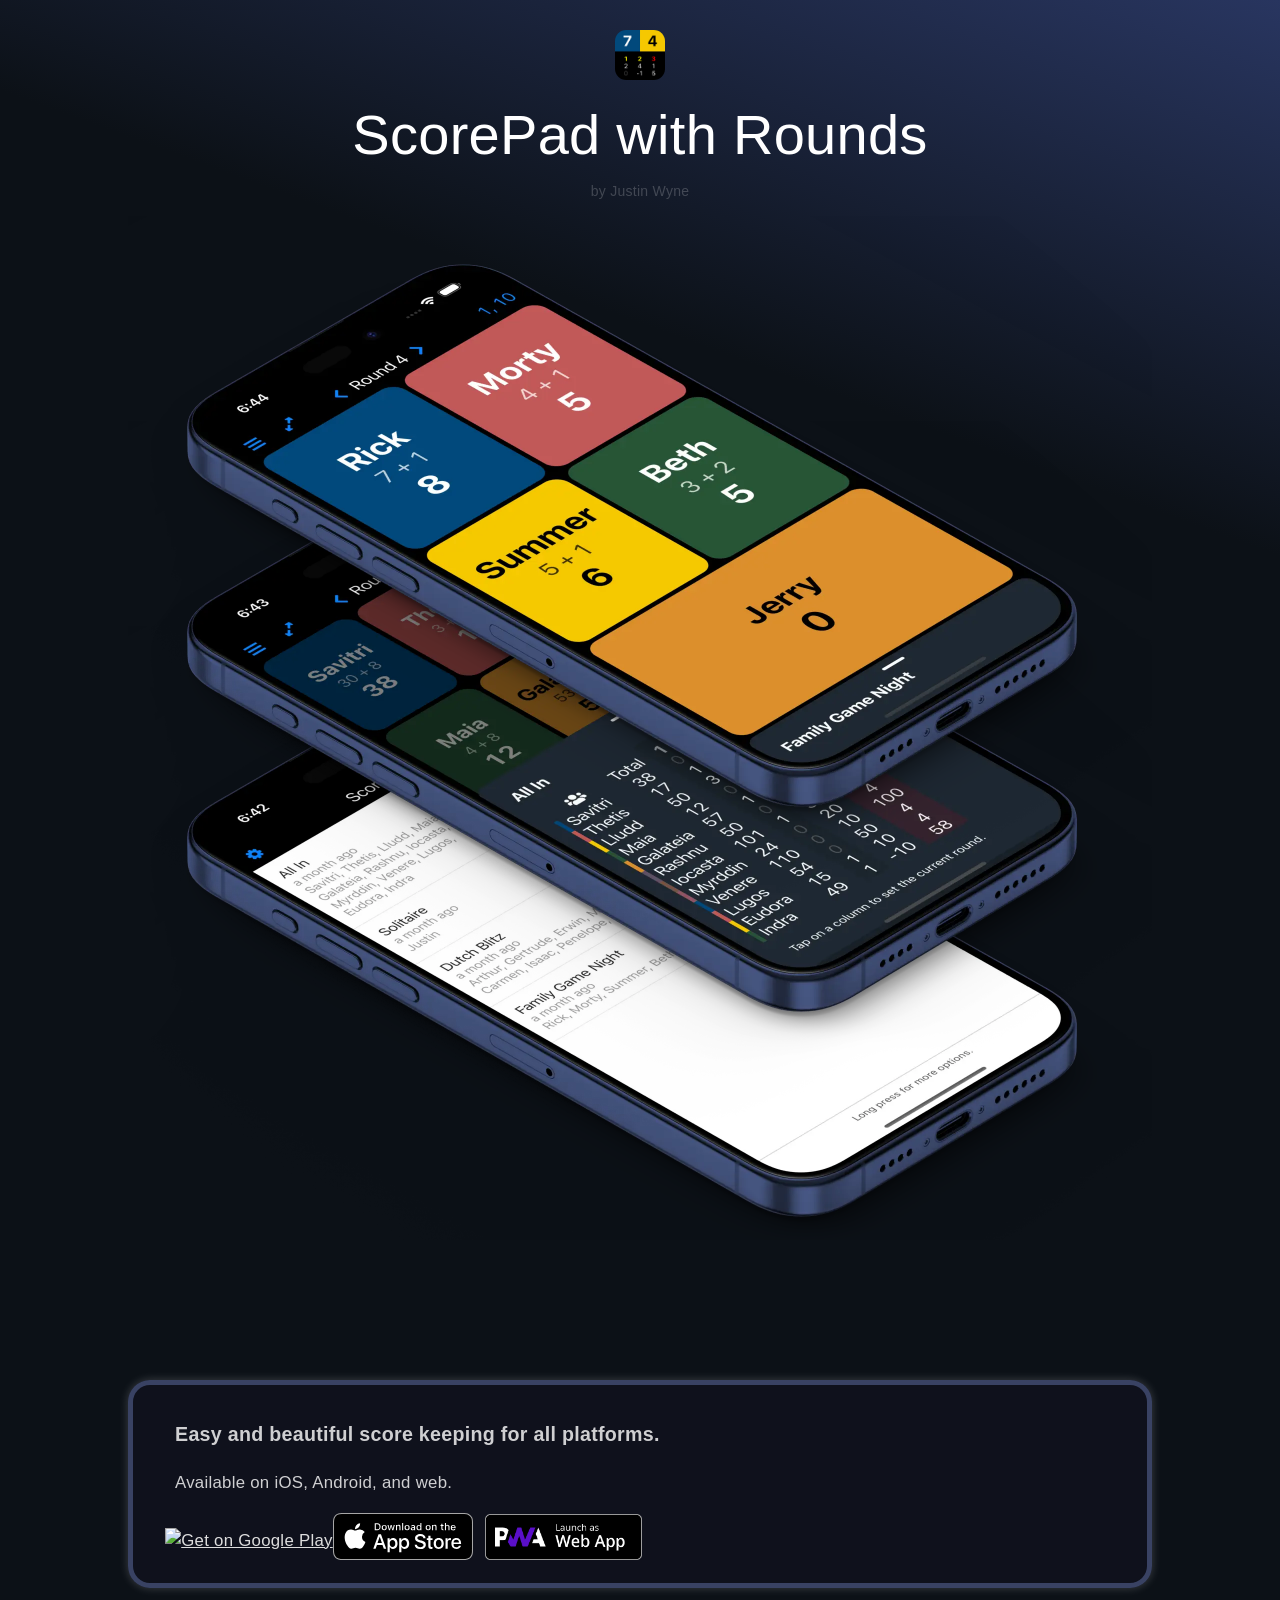
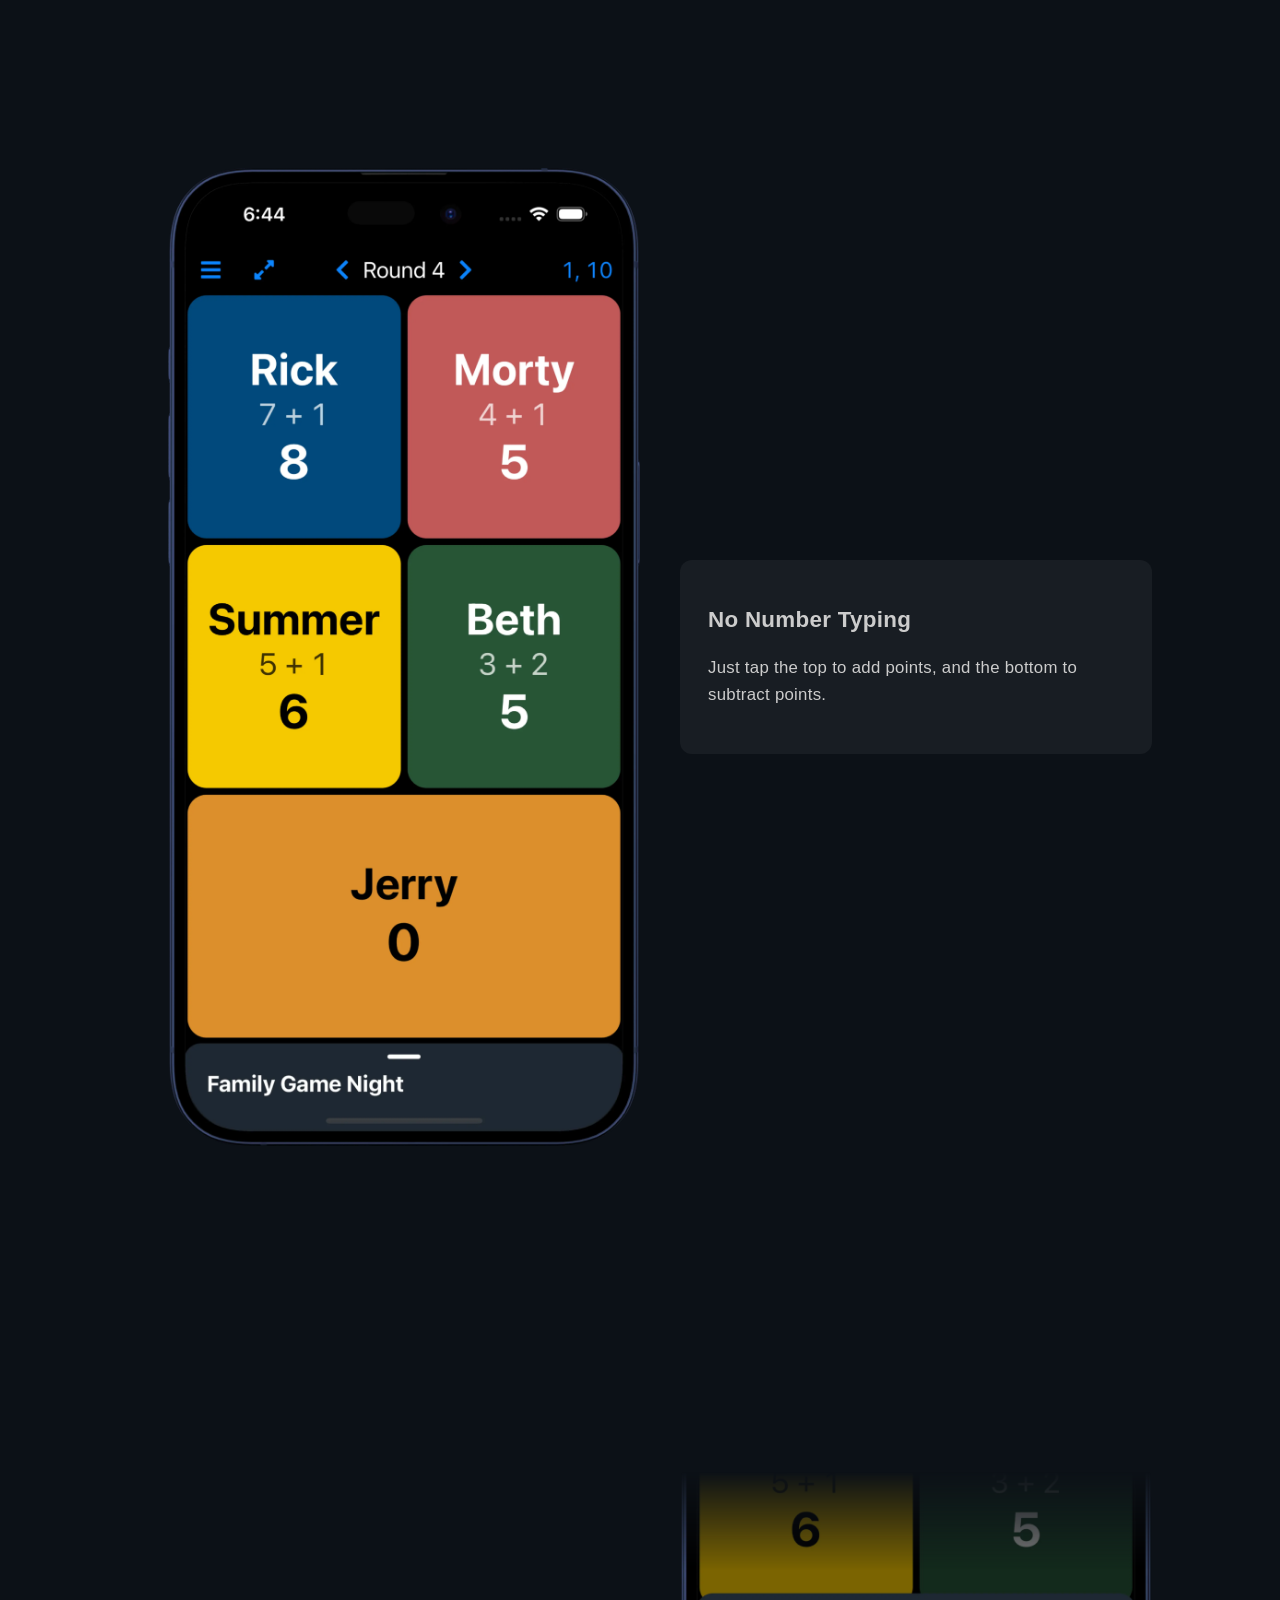
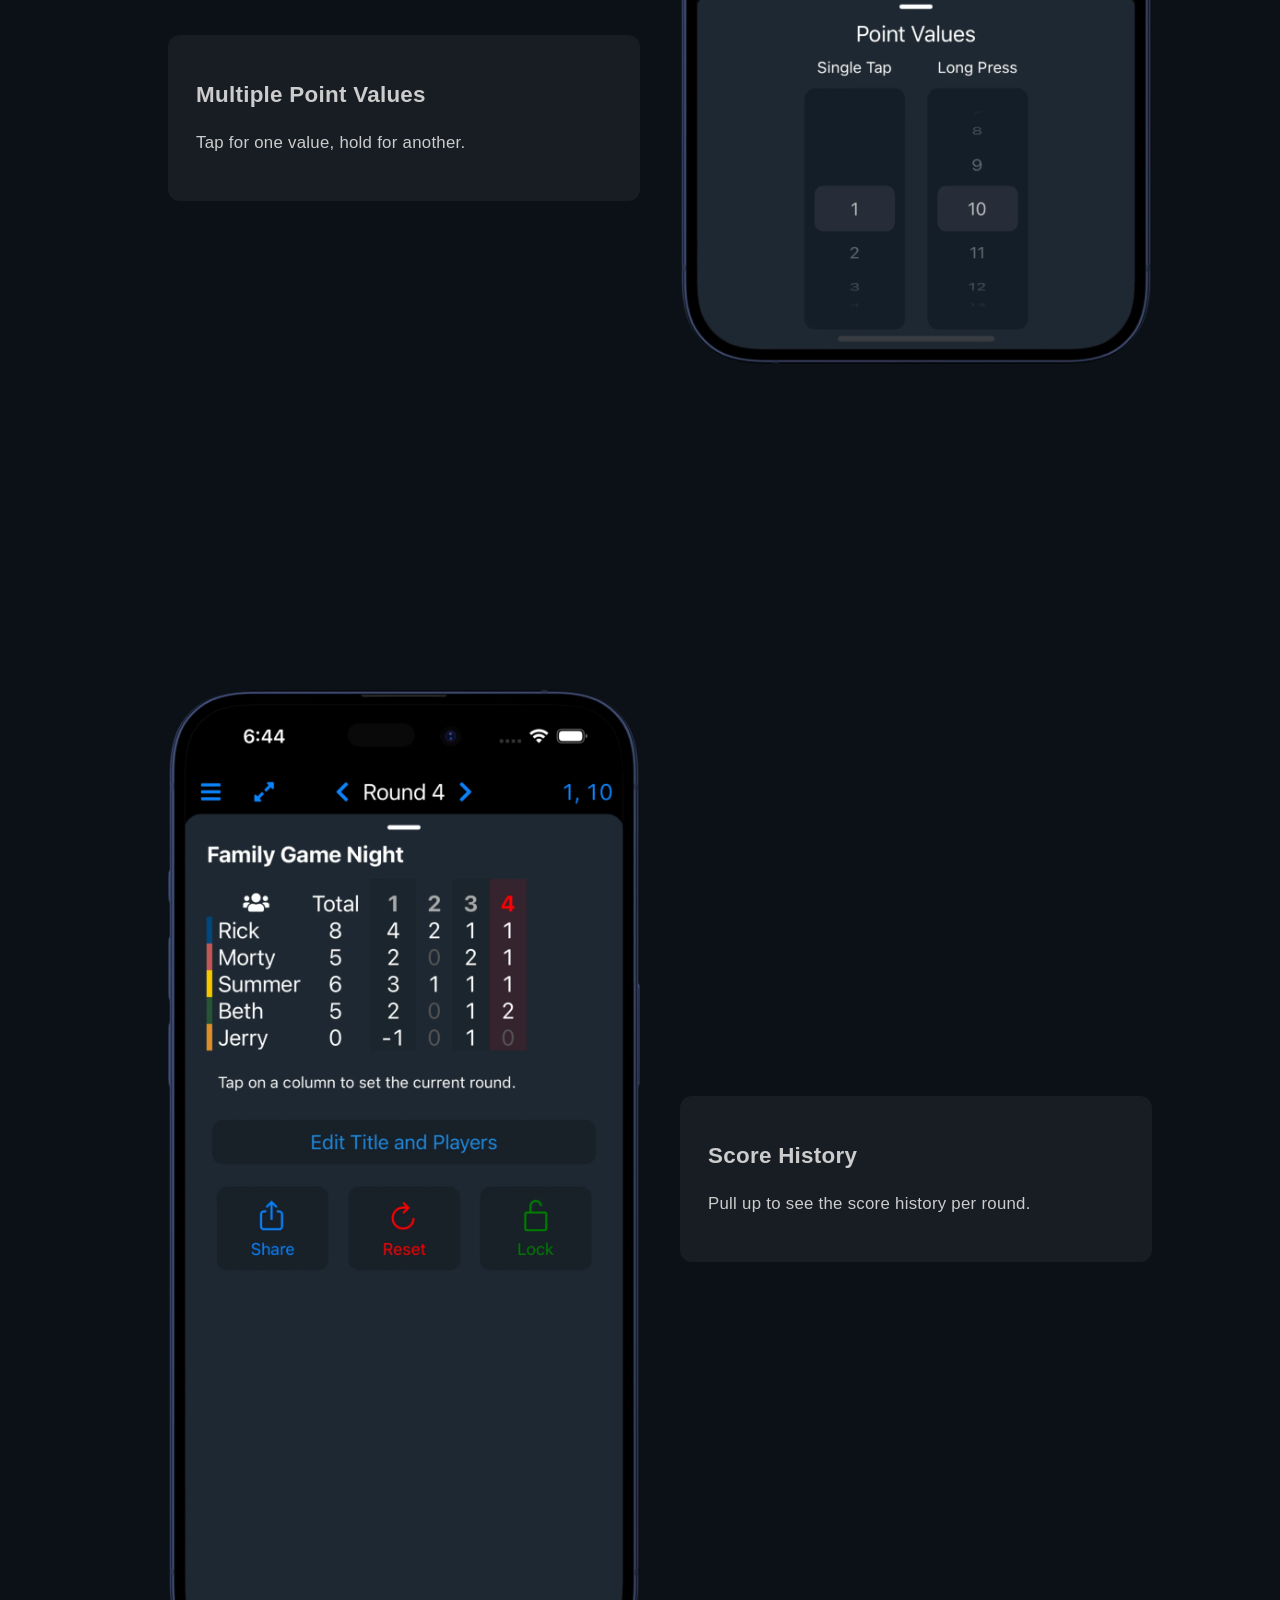
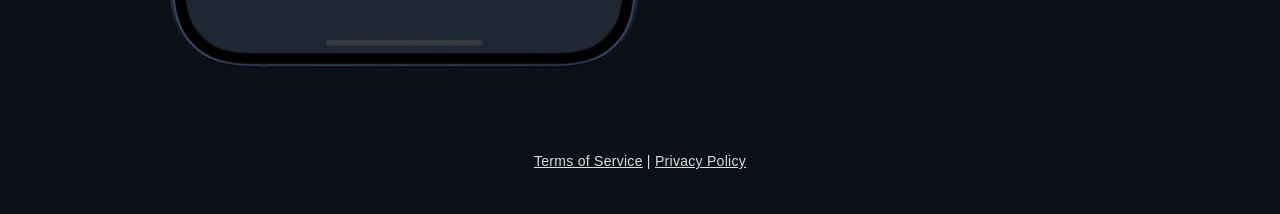
==== commit 55f892fb: "screenshots" ====
--- a/index2.html
+++ b/index2.html
@@ -4,10 +4,16 @@
 <head>
     <meta charset="UTF-8">
     <meta name="viewport" content="width=device-width, initial-scale=1.0">
-    <title>Landing Page</title>
-    <link rel="preload" href="assets/hero1-small.webp" as="image">
-    <link rel="preload" href="assets/hero2-small.webp" as="image">
-    <link rel="preload" href="assets/hero3-small.webp" as="image">
+    <title>ScorePad with Rounds</title>
+    <link rel="icon" href="assets/favicon.png" />
+
+    <meta property="og:title" content="ScorePad with Rounds" />
+    <meta property="og:description" content="Easy score keeping on all platforms" />
+    <meta property="og:image" content="assets/og-image.png" />
+
+    <link rel="preload" href="assets/hero1.webp" as="image">
+    <link rel="preload" href="assets/hero2.webp" as="image">
+    <link rel="preload" href="assets/hero3.webp" as="image">
 </head>
 
 <style>
@@ -15,11 +21,12 @@
     body {
         margin: 0;
         padding: 0;
-        font-size: 16px;
+        padding-top: 10px;
+        font-size: 14px;
         font-family: sans-serif;
-        letter-spacing: .15cqb;
+        letter-spacing: 0.02rem;
         line-height: 1.6;
-        background: linear-gradient(to bottom, #121d41, #0C1117);
+        background: linear-gradient(200deg, #28355f, #0C1117 40%);
         background-size: 100% 100vh;
         background-repeat: no-repeat;
         color: #CCC;
@@ -29,20 +36,20 @@
 
     @media (max-width: 768px) {
         html {
-            font-size: 14px;
-        }
-    }
-
-    @media (max-width: 480px) {
+            font-size: 10px;
+        }
+    }
+
+    @media (max-width: 640px) {
         html {
             font-size: 10px;
         }
     }
 
     .container {
-        width: 80%;
-        padding-left: 10%;
-        padding-right: 10%;
+        width: 90%;
+        padding-left: 5%;
+        padding-right: 5%;
         max-width: 1024px;
         margin: 0 auto;
     }
@@ -71,7 +78,7 @@
         }
 
         50% {
-            transform: translate3d(0, -10px, 0);
+            transform: translate3d(0, -20px, 0px);
         }
 
         100% {
@@ -102,17 +109,17 @@
         border-radius: 12px;
         float: right;
         padding: 2rem;
+        font-size: 1.2rem;
     }
 
     .edu-info h2 {
-        font-size: 1.3rem;
+        font-size: 1.6rem;
         margin-top: 1rem;
         margin-bottom: 1rem;
     }
 
     .edu img {
         position: relative;
-        width: 100%;
         max-width: 100%;
         height: auto;
     }
@@ -146,7 +153,6 @@
 
     .app__logo {
         border-radius: 22.5%;
-        mask-image: url("ios-mask.svg");
         mask-size: cover;
         width: 100%;
         height: auto;
@@ -155,12 +161,10 @@
 
     .app__name {
         display: block;
-        font-size: 3rem;
+        font-size: 4rem;
         text-align: center;
         margin: 0 auto;
-        padding: 1rem;
         color: #FFF;
-        text-shadow: 0 0 2px rgb(179, 125, 177), 0 0 5px rgb(208, 144, 205);
     }
 
     .author {
@@ -174,23 +178,16 @@
 
     .app__description {
         display: block;
-        font-size: 1rem;
-        margin: 0 auto;
-        margin-top: 2rem;
+        font-size: 1.2rem;
+        margin: 10rem auto;
         color: rgba(255, 255, 255, .8);
-        border: 5px solid rgba(79, 100, 181, 0.7);
+        border: 5px solid rgba(76, 87, 130, 0.7);
         border-radius: 22px;
         padding: 1rem;
         padding-left: 3rem;
         padding-right: 3rem;
         box-shadow: 0 0 10px rgba(255, 255, 255, 0.2);
-        background-color: rgba(17, 19, 44, 0.659);
-    }
-
-    @media (max-width: 768px) {
-        .app__name {
-            font-size: 2rem;
-        }
+        background-color: rgba(18, 19, 33, 0.659);
     }
 
     footer {
@@ -208,6 +205,83 @@
         color: #FFF;
     }
 
+    .half {
+        height: 50%;
+        overflow: hidden;
+    }
+
+    .half img {
+        height: 100%;
+        object-fit: cover;
+        width: 100%;
+        object-position: bottom;
+        mask-image: linear-gradient(to bottom, rgba(0, 0, 0, 0), rgba(0, 0, 0, 1) 20%);
+    }
+
+
+
+
+    .app__buttons {
+        display: flex;
+        flex-direction: row;
+        align-items: center;
+        margin-left: -9.8px;
+    }
+
+    .app__buttons--mobile {
+        display: none;
+    }
+
+    @media (max-width: 768px) {
+        .app__buttons {
+            margin-left: 0;
+            margin-bottom: 64px;
+        }
+
+        .app__buttons--mobile {
+            display: flex;
+            justify-content: center;
+        }
+
+        .app__buttons--desktop {
+            display: none;
+        }
+    }
+
+    .app__button-play img {
+        width: 176.4px;
+    }
+
+    .app__button-ios img {
+        width: 140px;
+    }
+
+    .app__button-web {
+        margin-left: 12px;
+    }
+
+    .app__button-web img {
+        width: 157px;
+    }
+
+    @media (max-width: 768px) {
+        .app__button-play img {
+            width: 126px;
+        }
+
+        .app__button-ios img {
+            width: 100px;
+        }
+
+        .app__button-web {
+            margin-left: 8px;
+        }
+
+        .app__button-web img {
+            width: 112px;
+        }
+    }
+
 
     /* Add more nth-child styles for additional images */
 </style>
@@ -215,8 +289,8 @@
 <body>
 
     <div class="container" style="text-align: center;">
-        <div class="app__logo-wrapper"> <img class="app__logo" src="content/image/ad2y3lzbqovi3bwjtsmg.png"
-                alt="ScorePad with Rounds">
+        <div class="app__logo-wrapper">
+            <img class="app__logo" src="assets/app-icon.webp" alt="ScorePad with Rounds">
         </div>
         <div class="app__name">
             ScorePad with Rounds
@@ -228,9 +302,9 @@
 
     <div class="container">
         <div class="hero-wrapper">
-            <img src="assets/hero3-small.webp" alt="ScorePad with Rounds" class="hero">
-            <img src="assets/hero2-small.webp" alt="ScorePad with Rounds" class="hero">
-            <img src="assets/hero1-small.webp" alt="ScorePad with Rounds" class="hero">
+            <img src="assets/hero3.webp" alt="ScorePad with Rounds" class="hero" loading="lazy">
+            <img src="assets/hero2.webp" alt="ScorePad with Rounds" class="hero" loading="lazy">
+            <img src="assets/hero1.webp" alt="ScorePad with Rounds" class="hero" loading="lazy">
         </div>
     </div>
 
@@ -242,11 +316,25 @@
             <p>
                 Available on iOS, Android, and web.
             </p>
+            <div class="app__buttons app__buttons--desktop">
+                <a href="https://play.google.com/store/apps/details?id=com.wyne.scorepad" class="app__button-play"
+                    target="_blank" title="Get on Google Play">
+                    <img src="assets/google-play-badge.png" alt="Get on Google Play">
+                </a>
+                <a href="https://apps.apple.com/us/app/scorepad-with-rounds/id1577906063?platform=iphone"
+                    class="app__button-ios" target="_blank" title="Get on Appstore">
+                    <img src="assets/ios-badge.svg" alt="Get on Appstore">
+                </a>
+                <a href="https://wyne.github.io/scorepad-app/" class="app__button-web" target="_blank"
+                    title="Go to website">
+                    <img src="assets/pwa-badge.png" alt="Go to website">
+                </a>
+            </div>
         </div>
 
         <div class="edu">
             <div class="edu-left">
-                <img src="assets/addends.webp" alt="ScorePad with Rounds">
+                <img src="assets/edu-board5.webp" alt="ScorePad with Rounds">
             </div>
             <div class="edu-right">
                 <div class="edu-info">
@@ -264,10 +352,23 @@
                 </div>
             </div>
             <div class="edu-right">
-                <img src="assets/addends.webp" alt="ScorePad with Rounds">
+                <div class="half">
+                    <img src="assets/edu-addend5.webp" alt="ScorePad with Rounds">
+                </div>
                 </img>
             </div>
-
+        </div>
+
+        <div class="edu">
+            <div class="edu-left">
+                <img src="assets/edu-bottom5.webp" alt="ScorePad with Rounds">
+            </div>
+            <div class="edu-right">
+                <div class="edu-info">
+                    <h2>Score History</h2>
+                    <p>Pull up to see the score history per round.</p>
+                </div>
+            </div>
         </div>
 
         <footer>
